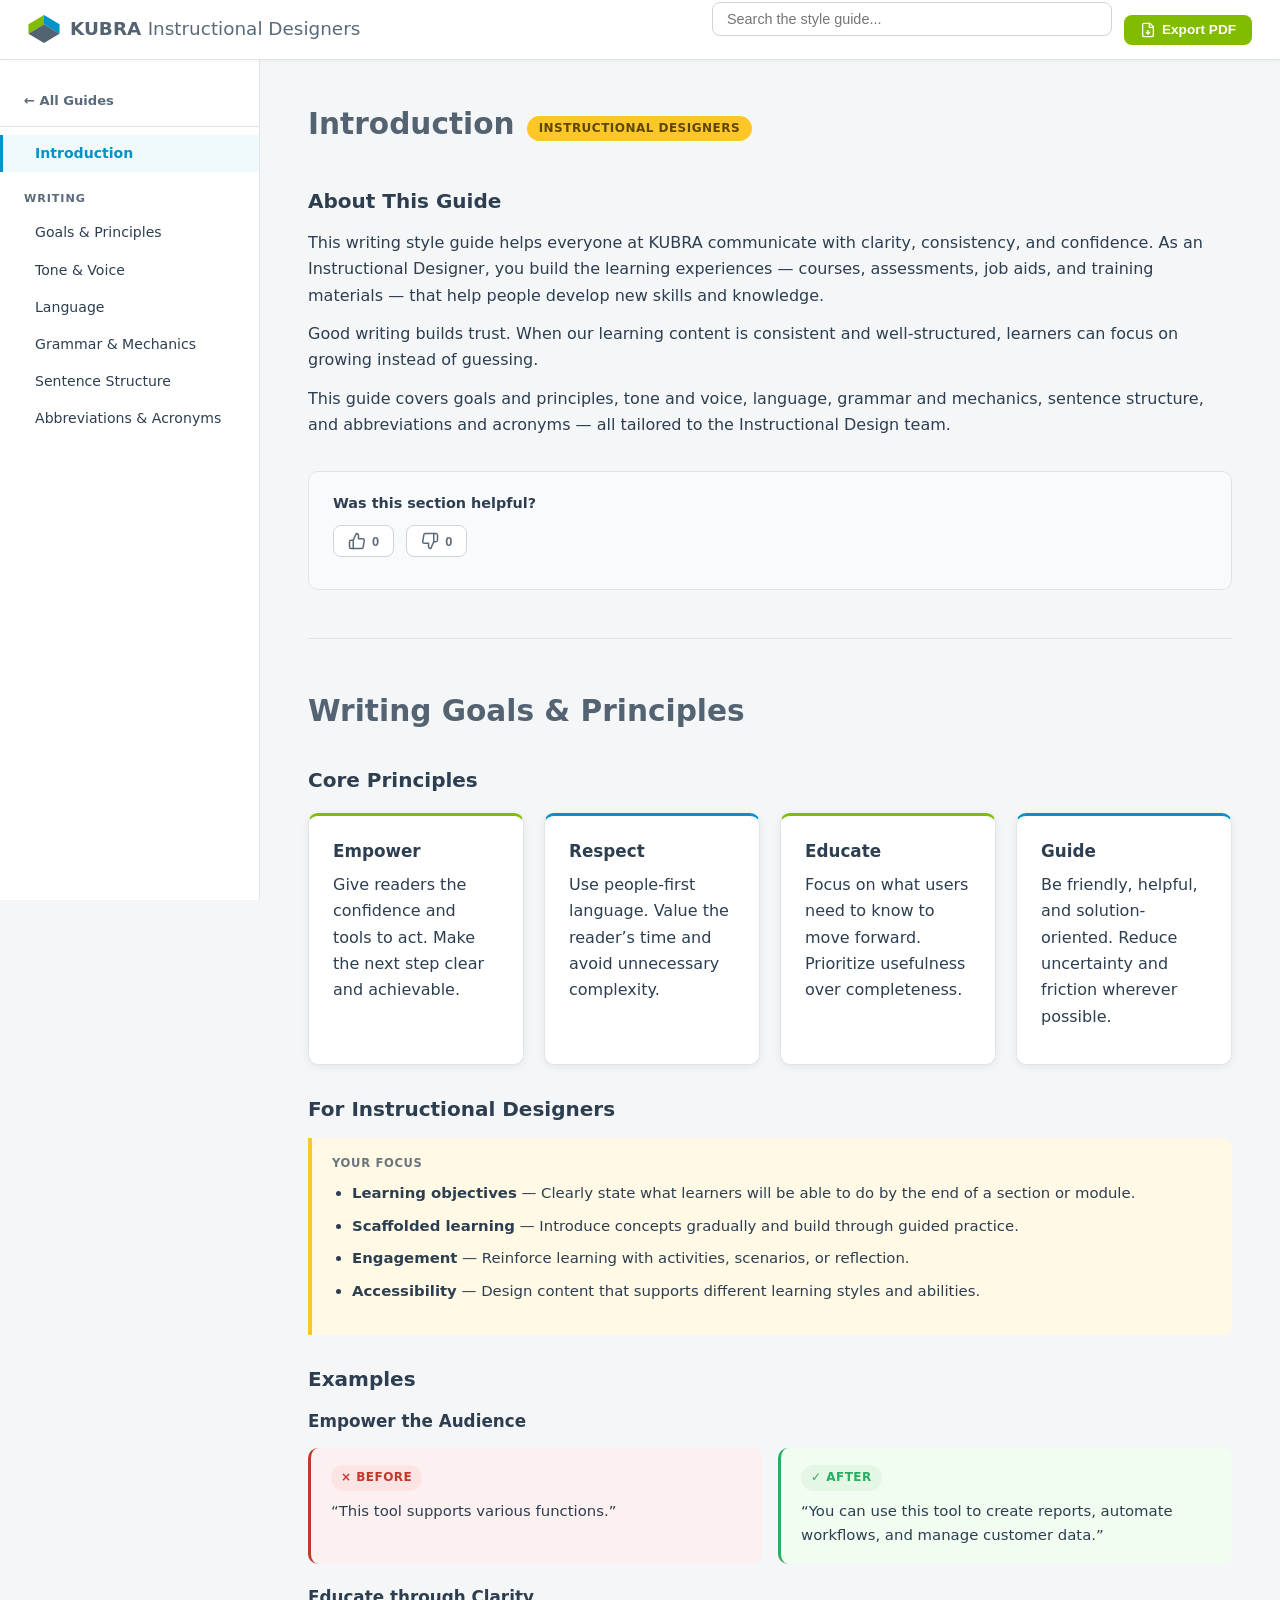
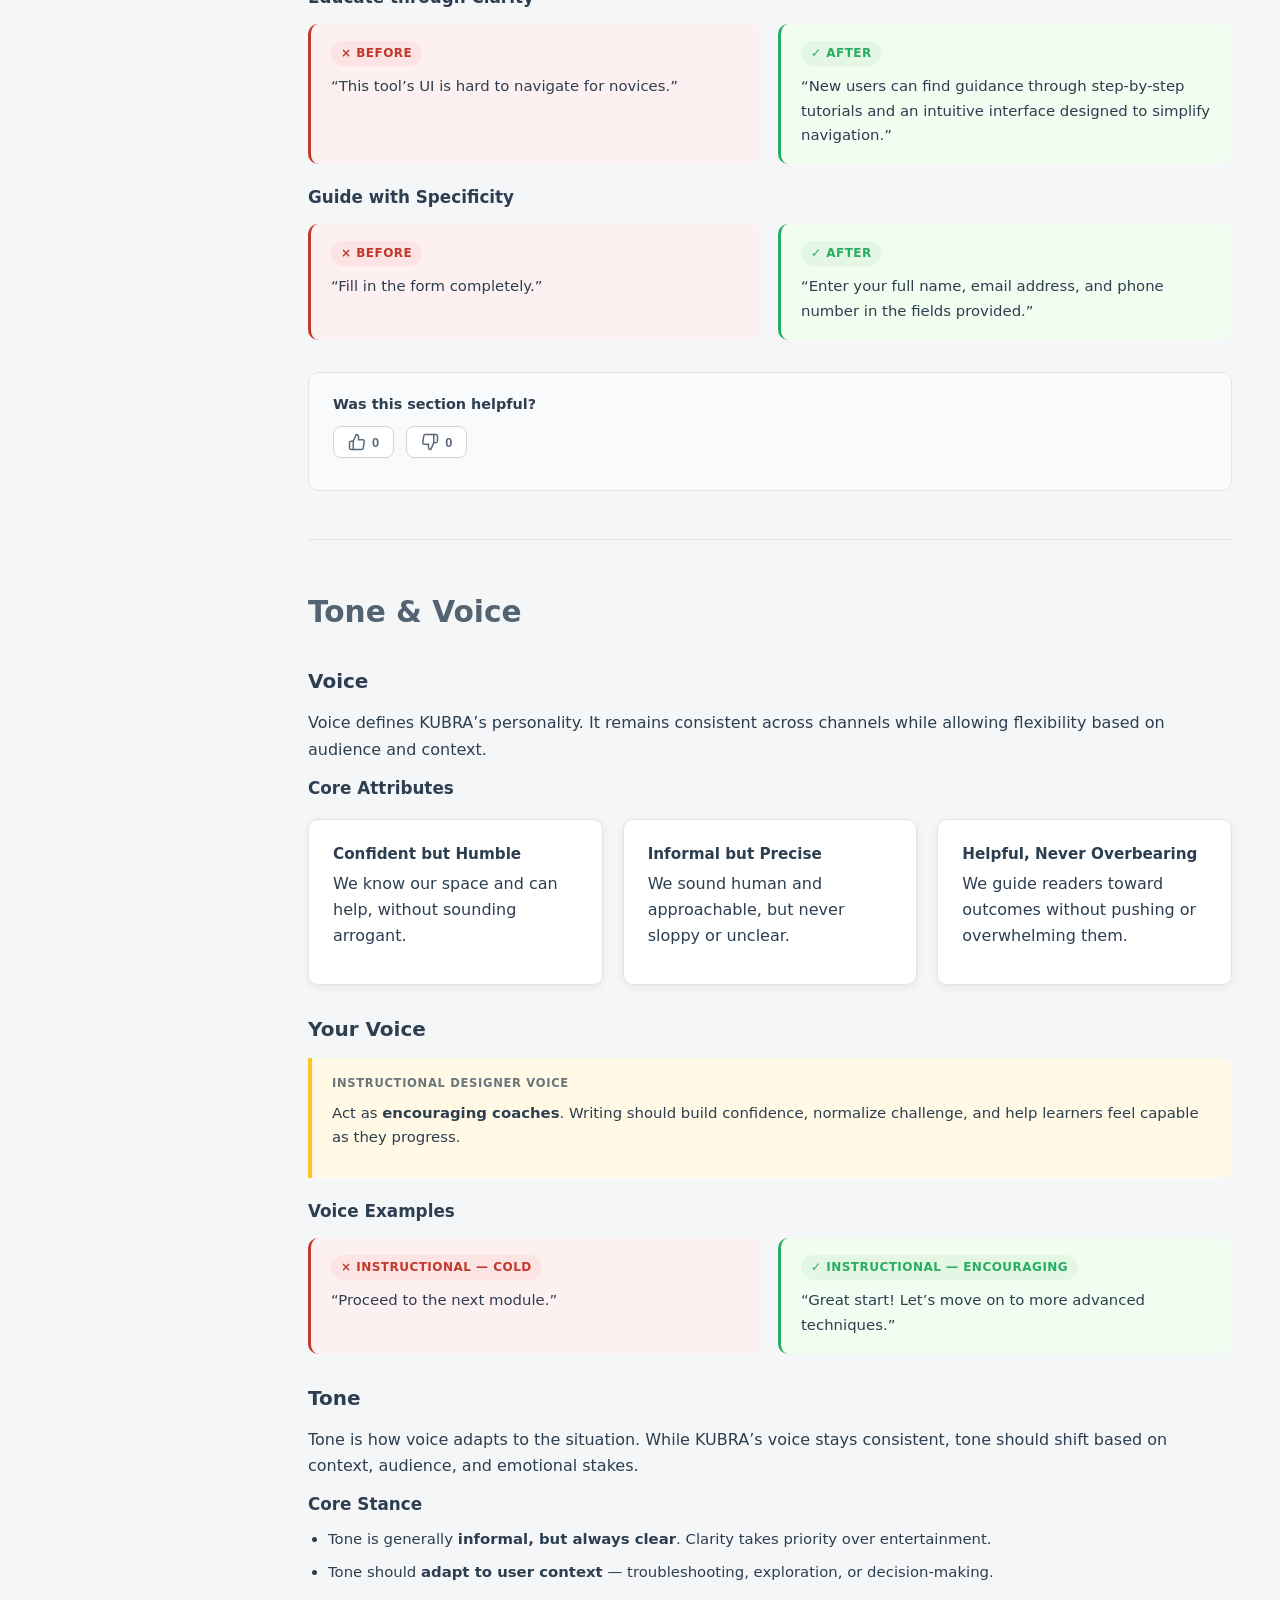
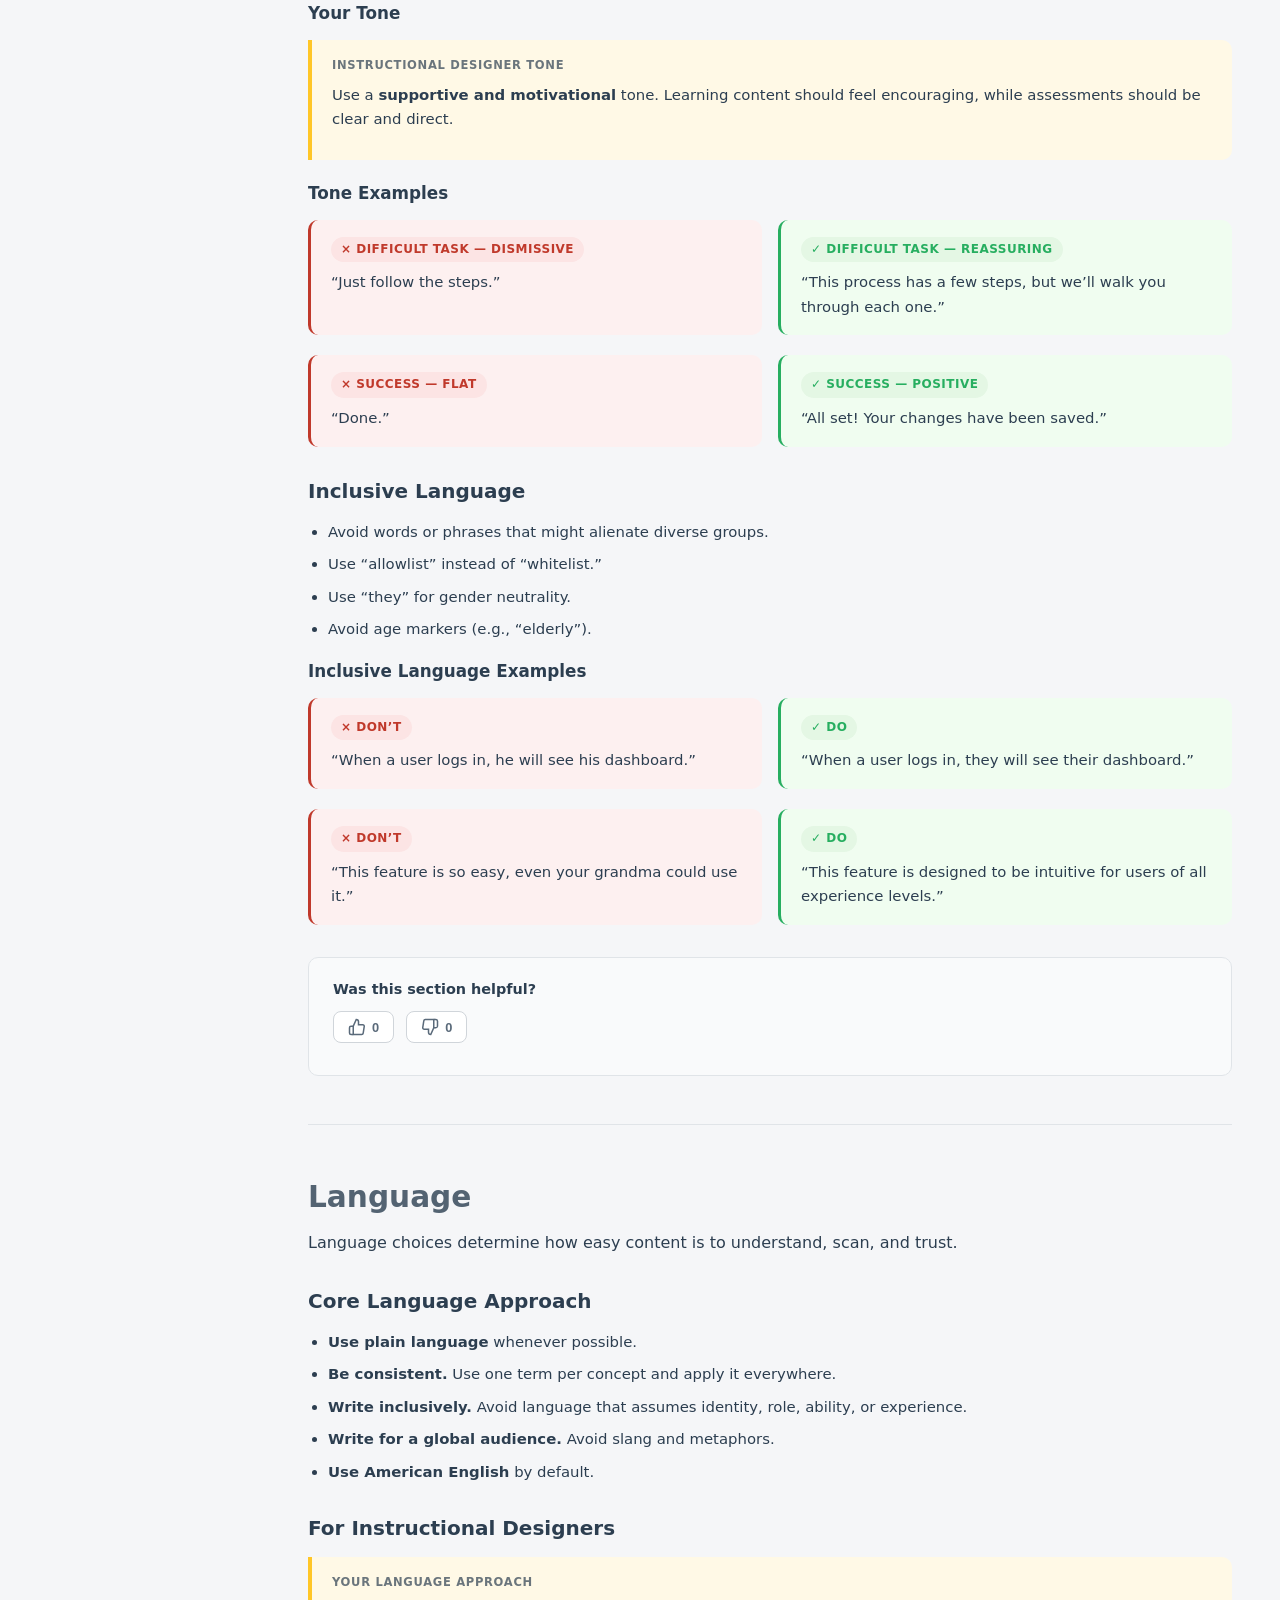
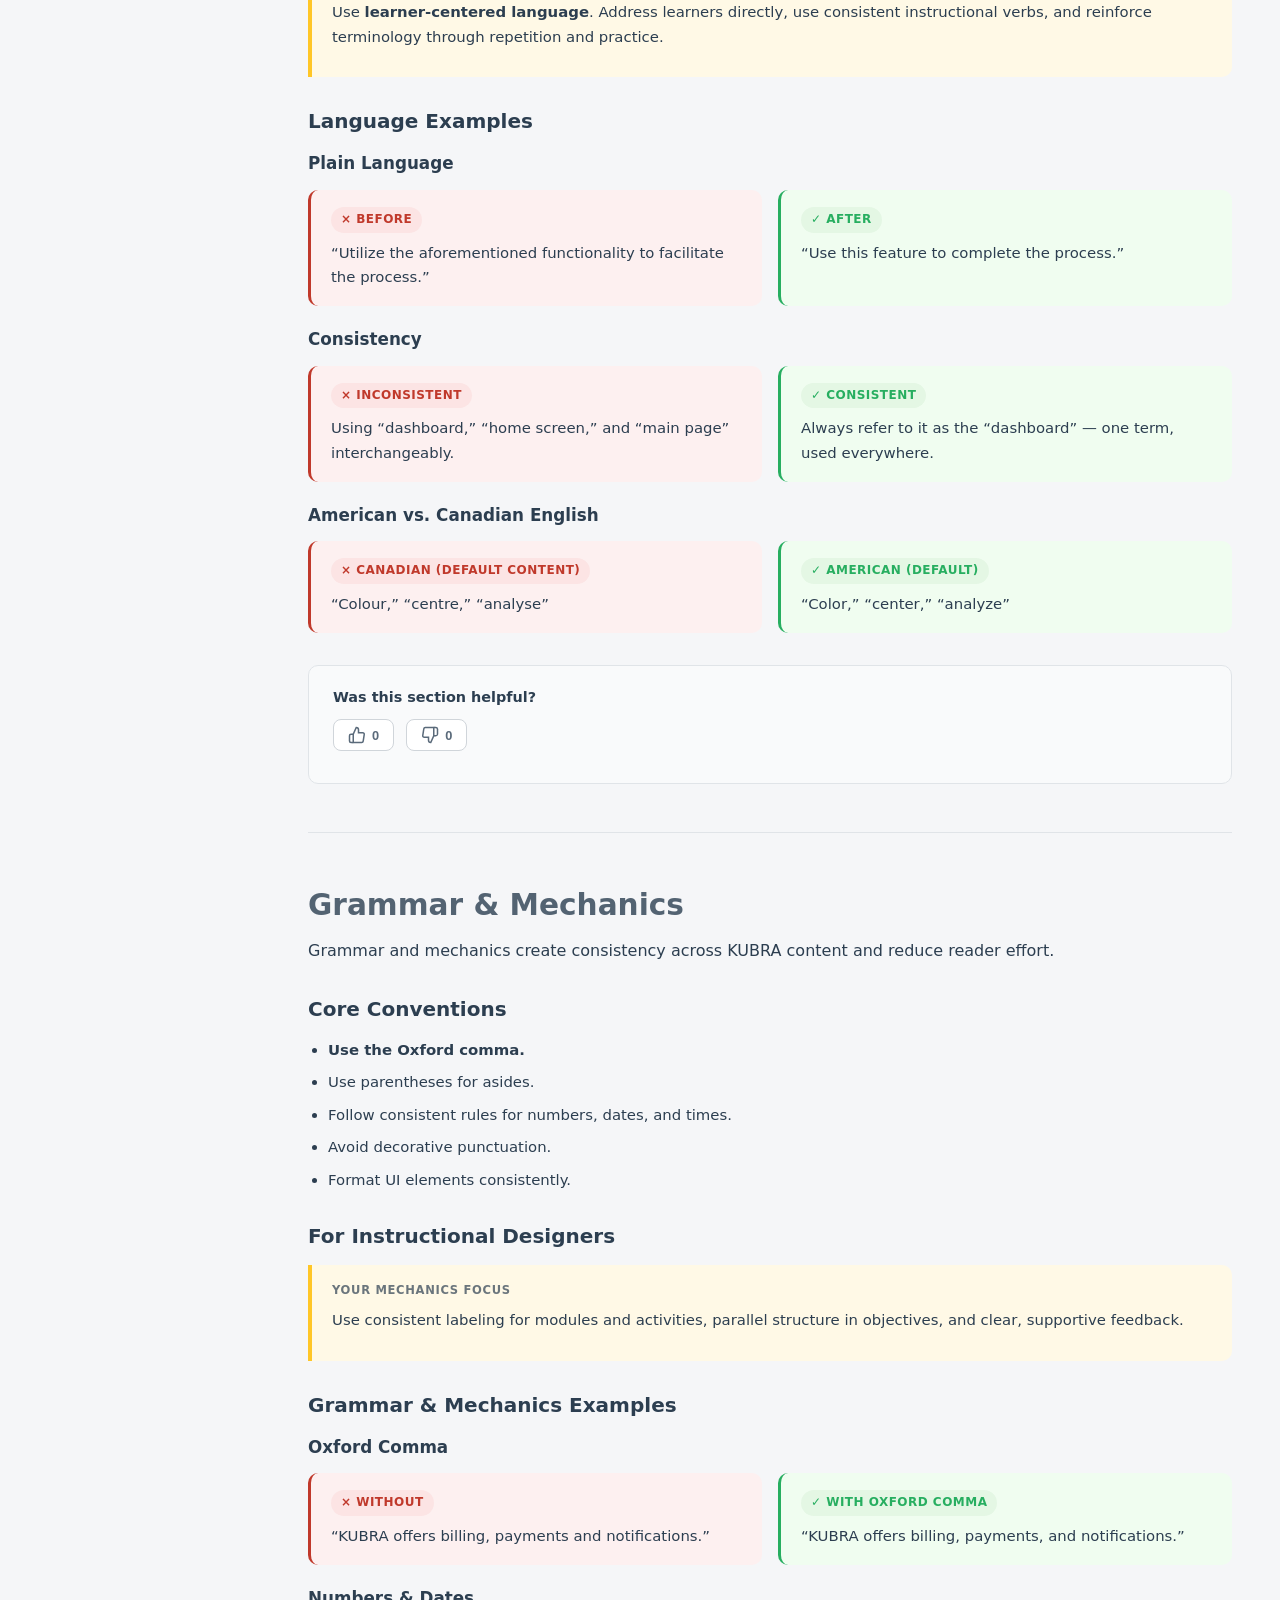
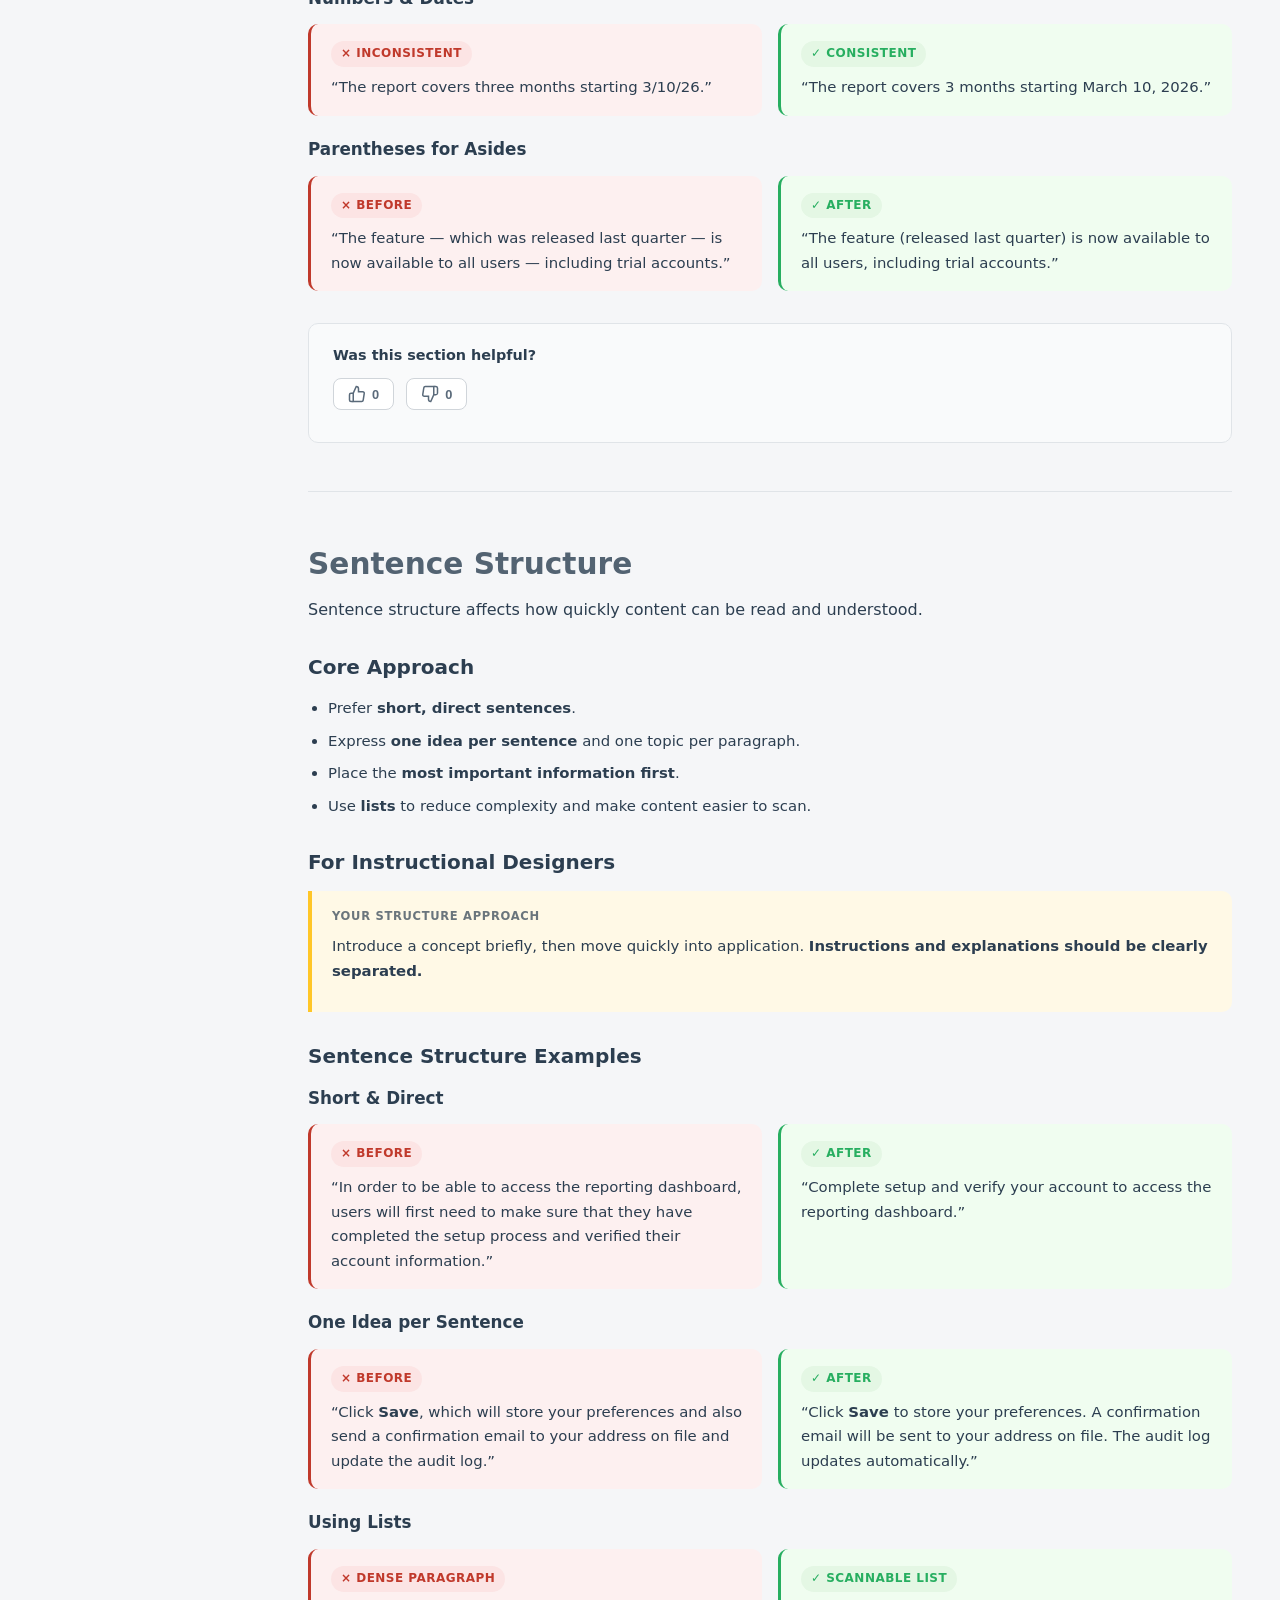
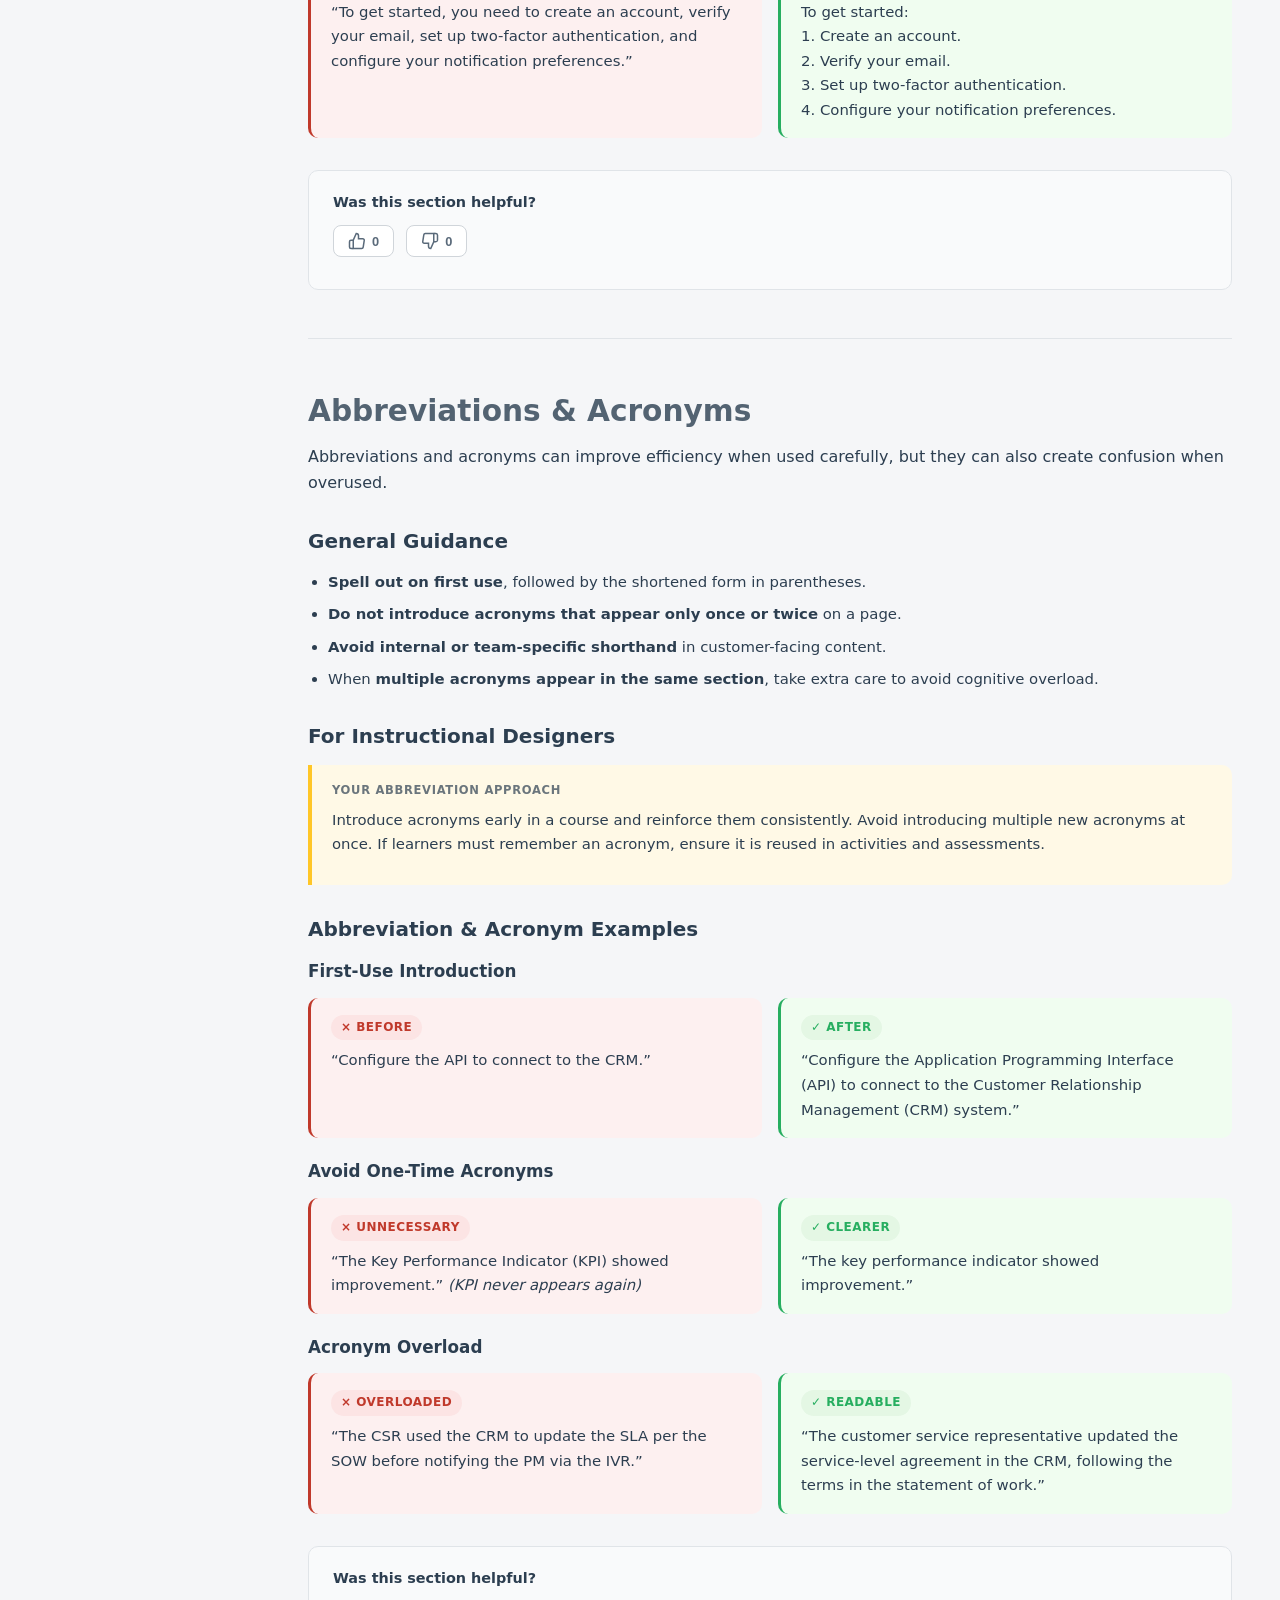
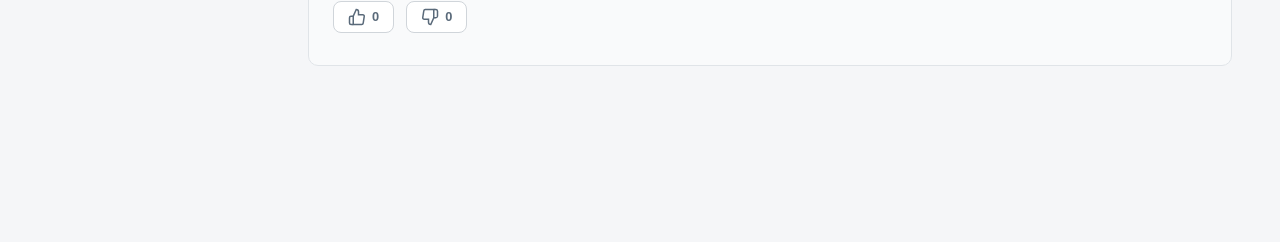
==== id.html @ 1a471dd5 "Add team-specific style guide pages, PDF export, and improved search Break the single-page style gui" ====
<!DOCTYPE html>
<html lang="en">
<head>
    <meta charset="UTF-8" />
    <meta name="viewport" content="width=device-width, initial-scale=1.0" />
    <title>KUBRA Style Guide &mdash; Instructional Designers</title>
    <link rel="stylesheet" href="style.css" />
</head>
<body>
    <div class="print-header">
        <h1>KUBRA Writing Style Guide</h1>
        <p>Instructional Designers</p>
    </div>

    <header class="top-bar">
        <a href="index.html" class="top-bar__logo">
            <svg viewBox="0 0 40 36" width="32" height="28" aria-hidden="true">
                <polygon points="20,0 0,12 0,24 20,12" fill="#82BC00" />
                <polygon points="20,0 40,12 40,24 20,12" fill="#0093C9" />
                <polygon points="20,12 0,24 20,36 40,24" fill="#536372" />
            </svg>
            <span>KUBRA <em>Instructional Designers</em></span>
        </a>
        <div class="top-bar__actions">
            <div class="top-bar__search">
                <input type="text" id="searchInput" placeholder="Search the style guide..." autocomplete="off" />
                <button class="search-clear" id="searchClear" aria-label="Clear search">&times;</button>
                <div class="search-meta" id="searchMeta"></div>
            </div>
            <button class="export-pdf-btn" id="exportPdf" title="Export to PDF">
                <svg width="16" height="16" viewBox="0 0 24 24" fill="none" stroke="currentColor" stroke-width="2"><path d="M6 2h9l5 5v13a2 2 0 0 1-2 2H6a2 2 0 0 1-2-2V4a2 2 0 0 1 2-2z"/><polyline points="14 2 14 8 20 8"/><line x1="12" y1="18" x2="12" y2="12"/><polyline points="9 15 12 18 15 15"/></svg>
                <span>Export PDF</span>
            </button>
        </div>
    </header>

    <nav class="sidebar" id="sidebar">
        <a href="index.html" class="sidebar-back">&larr; All Guides</a>
        <ul>
            <li><a href="#introduction" class="nav-link active" data-section="introduction">Introduction</a></li>
            <li>
                <span class="nav-group-label">Writing</span>
                <ul>
                    <li><a href="#writing-principles" class="nav-link" data-section="writing-principles">Goals &amp; Principles</a></li>
                    <li><a href="#tone-voice" class="nav-link" data-section="tone-voice">Tone &amp; Voice</a></li>
                    <li><a href="#language" class="nav-link" data-section="language">Language</a></li>
                    <li><a href="#grammar" class="nav-link" data-section="grammar">Grammar &amp; Mechanics</a></li>
                    <li><a href="#sentence-structure" class="nav-link" data-section="sentence-structure">Sentence Structure</a></li>
                    <li><a href="#abbreviations" class="nav-link" data-section="abbreviations">Abbreviations &amp; Acronyms</a></li>
                </ul>
            </li>
        </ul>
    </nav>

    <main class="content" id="content">

        <!-- ===== INTRODUCTION ===== -->
        <section id="introduction" class="section">
            <div class="team-page-heading">
                <h1>Introduction</h1>
                <span class="team-badge team-badge--id">Instructional Designers</span>
            </div>
            <h2>About This Guide</h2>
            <p>This writing style guide helps everyone at KUBRA communicate with clarity, consistency, and confidence. As an Instructional Designer, you build the learning experiences &mdash; courses, assessments, job aids, and training materials &mdash; that help people develop new skills and knowledge.</p>
            <p>Good writing builds trust. When our learning content is consistent and well-structured, learners can focus on growing instead of guessing.</p>
            <p>This guide covers goals and principles, tone and voice, language, grammar and mechanics, sentence structure, and abbreviations and acronyms &mdash; all tailored to the Instructional Design team.</p>
            <div class="feedback-widget" data-section="id-introduction">
                <div class="feedback-prompt">Was this section helpful?</div>
                <div class="feedback-buttons">
                    <button class="feedback-btn feedback-btn--like" data-type="like" title="Helpful"><svg width="18" height="18" viewBox="0 0 24 24" fill="none" stroke="currentColor" stroke-width="2"><path d="M14 9V5a3 3 0 0 0-3-3l-4 9v11h11.28a2 2 0 0 0 2-1.7l1.38-9a2 2 0 0 0-2-2.3H14z" /><path d="M7 22H4a2 2 0 0 1-2-2v-7a2 2 0 0 1 2-2h3" /></svg><span class="feedback-count" data-count="like">0</span></button>
                    <button class="feedback-btn feedback-btn--dislike" data-type="dislike" title="Not helpful"><svg width="18" height="18" viewBox="0 0 24 24" fill="none" stroke="currentColor" stroke-width="2"><path d="M10 15v4a3 3 0 0 0 3 3l4-9V2H5.72a2 2 0 0 0-2 1.7l-1.38 9a2 2 0 0 0 2 2.3H10z" /><path d="M17 2h2.67A2.31 2.31 0 0 1 22 4v7a2.31 2.31 0 0 1-2.33 2H17" /></svg><span class="feedback-count" data-count="dislike">0</span></button>
                </div>
                <div class="feedback-comment-area hidden">
                    <textarea class="feedback-textarea" placeholder="Share your feedback on this section..." rows="3"></textarea>
                    <div class="feedback-comment-actions"><button class="feedback-submit">Submit</button><button class="feedback-cancel">Cancel</button></div>
                </div>
                <div class="feedback-comments-list"></div>
            </div>
        </section>

        <!-- ===== WRITING GOALS & PRINCIPLES ===== -->
        <section id="writing-principles" class="section">
            <h1>Writing Goals &amp; Principles</h1>
            <h2>Core Principles</h2>
            <div class="card-row card-row--quad">
                <div class="card card--accent-green"><h3>Empower</h3><p>Give readers the confidence and tools to act. Make the next step clear and achievable.</p></div>
                <div class="card card--accent-blue"><h3>Respect</h3><p>Use people-first language. Value the reader&rsquo;s time and avoid unnecessary complexity.</p></div>
                <div class="card card--accent-green"><h3>Educate</h3><p>Focus on what users need to know to move forward. Prioritize usefulness over completeness.</p></div>
                <div class="card card--accent-blue"><h3>Guide</h3><p>Be friendly, helpful, and solution-oriented. Reduce uncertainty and friction wherever possible.</p></div>
            </div>

            <h2>For Instructional Designers</h2>
            <div class="role-guidance role-guidance--id">
                <div class="role-guidance__label">Your Focus</div>
                <ul class="styled-list">
                    <li><strong>Learning objectives</strong> &mdash; Clearly state what learners will be able to do by the end of a section or module.</li>
                    <li><strong>Scaffolded learning</strong> &mdash; Introduce concepts gradually and build through guided practice.</li>
                    <li><strong>Engagement</strong> &mdash; Reinforce learning with activities, scenarios, or reflection.</li>
                    <li><strong>Accessibility</strong> &mdash; Design content that supports different learning styles and abilities.</li>
                </ul>
            </div>

            <h2>Examples</h2>
            <h3>Empower the Audience</h3>
            <div class="example-block"><div class="example example--dont"><span class="badge badge--dont">&times; Before</span><p>&ldquo;This tool supports various functions.&rdquo;</p></div><div class="example example--do"><span class="badge badge--do">&check; After</span><p>&ldquo;You can use this tool to create reports, automate workflows, and manage customer data.&rdquo;</p></div></div>
            <h3>Educate through Clarity</h3>
            <div class="example-block"><div class="example example--dont"><span class="badge badge--dont">&times; Before</span><p>&ldquo;This tool&rsquo;s UI is hard to navigate for novices.&rdquo;</p></div><div class="example example--do"><span class="badge badge--do">&check; After</span><p>&ldquo;New users can find guidance through step-by-step tutorials and an intuitive interface designed to simplify navigation.&rdquo;</p></div></div>
            <h3>Guide with Specificity</h3>
            <div class="example-block"><div class="example example--dont"><span class="badge badge--dont">&times; Before</span><p>&ldquo;Fill in the form completely.&rdquo;</p></div><div class="example example--do"><span class="badge badge--do">&check; After</span><p>&ldquo;Enter your full name, email address, and phone number in the fields provided.&rdquo;</p></div></div>

            <div class="feedback-widget" data-section="id-writing-principles">
                <div class="feedback-prompt">Was this section helpful?</div>
                <div class="feedback-buttons">
                    <button class="feedback-btn feedback-btn--like" data-type="like" title="Helpful"><svg width="18" height="18" viewBox="0 0 24 24" fill="none" stroke="currentColor" stroke-width="2"><path d="M14 9V5a3 3 0 0 0-3-3l-4 9v11h11.28a2 2 0 0 0 2-1.7l1.38-9a2 2 0 0 0-2-2.3H14z" /><path d="M7 22H4a2 2 0 0 1-2-2v-7a2 2 0 0 1 2-2h3" /></svg><span class="feedback-count" data-count="like">0</span></button>
                    <button class="feedback-btn feedback-btn--dislike" data-type="dislike" title="Not helpful"><svg width="18" height="18" viewBox="0 0 24 24" fill="none" stroke="currentColor" stroke-width="2"><path d="M10 15v4a3 3 0 0 0 3 3l4-9V2H5.72a2 2 0 0 0-2 1.7l-1.38 9a2 2 0 0 0 2 2.3H10z" /><path d="M17 2h2.67A2.31 2.31 0 0 1 22 4v7a2.31 2.31 0 0 1-2.33 2H17" /></svg><span class="feedback-count" data-count="dislike">0</span></button>
                </div>
                <div class="feedback-comment-area hidden">
                    <textarea class="feedback-textarea" placeholder="Share your feedback on this section..." rows="3"></textarea>
                    <div class="feedback-comment-actions"><button class="feedback-submit">Submit</button><button class="feedback-cancel">Cancel</button></div>
                </div>
                <div class="feedback-comments-list"></div>
            </div>
        </section>

        <!-- ===== TONE & VOICE ===== -->
        <section id="tone-voice" class="section">
            <h1>Tone &amp; Voice</h1>

            <h2>Voice</h2>
            <p>Voice defines KUBRA&rsquo;s personality. It remains consistent across channels while allowing flexibility based on audience and context.</p>
            <h3>Core Attributes</h3>
            <div class="card-row card-row--triple">
                <div class="card"><h4>Confident but Humble</h4><p>We know our space and can help, without sounding arrogant.</p></div>
                <div class="card"><h4>Informal but Precise</h4><p>We sound human and approachable, but never sloppy or unclear.</p></div>
                <div class="card"><h4>Helpful, Never Overbearing</h4><p>We guide readers toward outcomes without pushing or overwhelming them.</p></div>
            </div>

            <h2>Your Voice</h2>
            <div class="role-guidance role-guidance--id">
                <div class="role-guidance__label">Instructional Designer Voice</div>
                <p>Act as <strong>encouraging coaches</strong>. Writing should build confidence, normalize challenge, and help learners feel capable as they progress.</p>
            </div>

            <h3>Voice Examples</h3>
            <div class="example-block"><div class="example example--dont"><span class="badge badge--dont">&times; Instructional &mdash; Cold</span><p>&ldquo;Proceed to the next module.&rdquo;</p></div><div class="example example--do"><span class="badge badge--do">&check; Instructional &mdash; Encouraging</span><p>&ldquo;Great start! Let&rsquo;s move on to more advanced techniques.&rdquo;</p></div></div>

            <h2>Tone</h2>
            <p>Tone is how voice adapts to the situation. While KUBRA&rsquo;s voice stays consistent, tone should shift based on context, audience, and emotional stakes.</p>
            <h3>Core Stance</h3>
            <ul class="styled-list">
                <li>Tone is generally <strong>informal, but always clear</strong>. Clarity takes priority over entertainment.</li>
                <li>Tone should <strong>adapt to user context</strong> &mdash; troubleshooting, exploration, or decision-making.</li>
            </ul>

            <h3>Your Tone</h3>
            <div class="role-guidance role-guidance--id">
                <div class="role-guidance__label">Instructional Designer Tone</div>
                <p>Use a <strong>supportive and motivational</strong> tone. Learning content should feel encouraging, while assessments should be clear and direct.</p>
            </div>

            <h3>Tone Examples</h3>
            <div class="example-block"><div class="example example--dont"><span class="badge badge--dont">&times; Difficult Task &mdash; Dismissive</span><p>&ldquo;Just follow the steps.&rdquo;</p></div><div class="example example--do"><span class="badge badge--do">&check; Difficult Task &mdash; Reassuring</span><p>&ldquo;This process has a few steps, but we&rsquo;ll walk you through each one.&rdquo;</p></div></div>
            <div class="example-block"><div class="example example--dont"><span class="badge badge--dont">&times; Success &mdash; Flat</span><p>&ldquo;Done.&rdquo;</p></div><div class="example example--do"><span class="badge badge--do">&check; Success &mdash; Positive</span><p>&ldquo;All set! Your changes have been saved.&rdquo;</p></div></div>

            <h2>Inclusive Language</h2>
            <ul class="styled-list">
                <li>Avoid words or phrases that might alienate diverse groups.</li>
                <li>Use &ldquo;allowlist&rdquo; instead of &ldquo;whitelist.&rdquo;</li>
                <li>Use &ldquo;they&rdquo; for gender neutrality.</li>
                <li>Avoid age markers (e.g., &ldquo;elderly&rdquo;).</li>
            </ul>
            <h3>Inclusive Language Examples</h3>
            <div class="example-block"><div class="example example--dont"><span class="badge badge--dont">&times; Don&rsquo;t</span><p>&ldquo;When a user logs in, he will see his dashboard.&rdquo;</p></div><div class="example example--do"><span class="badge badge--do">&check; Do</span><p>&ldquo;When a user logs in, they will see their dashboard.&rdquo;</p></div></div>
            <div class="example-block"><div class="example example--dont"><span class="badge badge--dont">&times; Don&rsquo;t</span><p>&ldquo;This feature is so easy, even your grandma could use it.&rdquo;</p></div><div class="example example--do"><span class="badge badge--do">&check; Do</span><p>&ldquo;This feature is designed to be intuitive for users of all experience levels.&rdquo;</p></div></div>

            <div class="feedback-widget" data-section="id-tone-voice">
                <div class="feedback-prompt">Was this section helpful?</div>
                <div class="feedback-buttons">
                    <button class="feedback-btn feedback-btn--like" data-type="like" title="Helpful"><svg width="18" height="18" viewBox="0 0 24 24" fill="none" stroke="currentColor" stroke-width="2"><path d="M14 9V5a3 3 0 0 0-3-3l-4 9v11h11.28a2 2 0 0 0 2-1.7l1.38-9a2 2 0 0 0-2-2.3H14z" /><path d="M7 22H4a2 2 0 0 1-2-2v-7a2 2 0 0 1 2-2h3" /></svg><span class="feedback-count" data-count="like">0</span></button>
                    <button class="feedback-btn feedback-btn--dislike" data-type="dislike" title="Not helpful"><svg width="18" height="18" viewBox="0 0 24 24" fill="none" stroke="currentColor" stroke-width="2"><path d="M10 15v4a3 3 0 0 0 3 3l4-9V2H5.72a2 2 0 0 0-2 1.7l-1.38 9a2 2 0 0 0 2 2.3H10z" /><path d="M17 2h2.67A2.31 2.31 0 0 1 22 4v7a2.31 2.31 0 0 1-2.33 2H17" /></svg><span class="feedback-count" data-count="dislike">0</span></button>
                </div>
                <div class="feedback-comment-area hidden">
                    <textarea class="feedback-textarea" placeholder="Share your feedback on this section..." rows="3"></textarea>
                    <div class="feedback-comment-actions"><button class="feedback-submit">Submit</button><button class="feedback-cancel">Cancel</button></div>
                </div>
                <div class="feedback-comments-list"></div>
            </div>
        </section>

        <!-- ===== LANGUAGE ===== -->
        <section id="language" class="section">
            <h1>Language</h1>
            <p>Language choices determine how easy content is to understand, scan, and trust.</p>

            <h2>Core Language Approach</h2>
            <ul class="styled-list">
                <li><strong>Use plain language</strong> whenever possible.</li>
                <li><strong>Be consistent.</strong> Use one term per concept and apply it everywhere.</li>
                <li><strong>Write inclusively.</strong> Avoid language that assumes identity, role, ability, or experience.</li>
                <li><strong>Write for a global audience.</strong> Avoid slang and metaphors.</li>
                <li><strong>Use American English</strong> by default.</li>
            </ul>

            <h2>For Instructional Designers</h2>
            <div class="role-guidance role-guidance--id">
                <div class="role-guidance__label">Your Language Approach</div>
                <p>Use <strong>learner-centered language</strong>. Address learners directly, use consistent instructional verbs, and reinforce terminology through repetition and practice.</p>
            </div>

            <h2>Language Examples</h2>
            <h3>Plain Language</h3>
            <div class="example-block"><div class="example example--dont"><span class="badge badge--dont">&times; Before</span><p>&ldquo;Utilize the aforementioned functionality to facilitate the process.&rdquo;</p></div><div class="example example--do"><span class="badge badge--do">&check; After</span><p>&ldquo;Use this feature to complete the process.&rdquo;</p></div></div>
            <h3>Consistency</h3>
            <div class="example-block"><div class="example example--dont"><span class="badge badge--dont">&times; Inconsistent</span><p>Using &ldquo;dashboard,&rdquo; &ldquo;home screen,&rdquo; and &ldquo;main page&rdquo; interchangeably.</p></div><div class="example example--do"><span class="badge badge--do">&check; Consistent</span><p>Always refer to it as the &ldquo;dashboard&rdquo; &mdash; one term, used everywhere.</p></div></div>
            <h3>American vs. Canadian English</h3>
            <div class="example-block"><div class="example example--dont"><span class="badge badge--dont">&times; Canadian (default content)</span><p>&ldquo;Colour,&rdquo; &ldquo;centre,&rdquo; &ldquo;analyse&rdquo;</p></div><div class="example example--do"><span class="badge badge--do">&check; American (default)</span><p>&ldquo;Color,&rdquo; &ldquo;center,&rdquo; &ldquo;analyze&rdquo;</p></div></div>

            <div class="feedback-widget" data-section="id-language">
                <div class="feedback-prompt">Was this section helpful?</div>
                <div class="feedback-buttons">
                    <button class="feedback-btn feedback-btn--like" data-type="like" title="Helpful"><svg width="18" height="18" viewBox="0 0 24 24" fill="none" stroke="currentColor" stroke-width="2"><path d="M14 9V5a3 3 0 0 0-3-3l-4 9v11h11.28a2 2 0 0 0 2-1.7l1.38-9a2 2 0 0 0-2-2.3H14z" /><path d="M7 22H4a2 2 0 0 1-2-2v-7a2 2 0 0 1 2-2h3" /></svg><span class="feedback-count" data-count="like">0</span></button>
                    <button class="feedback-btn feedback-btn--dislike" data-type="dislike" title="Not helpful"><svg width="18" height="18" viewBox="0 0 24 24" fill="none" stroke="currentColor" stroke-width="2"><path d="M10 15v4a3 3 0 0 0 3 3l4-9V2H5.72a2 2 0 0 0-2 1.7l-1.38 9a2 2 0 0 0 2 2.3H10z" /><path d="M17 2h2.67A2.31 2.31 0 0 1 22 4v7a2.31 2.31 0 0 1-2.33 2H17" /></svg><span class="feedback-count" data-count="dislike">0</span></button>
                </div>
                <div class="feedback-comment-area hidden">
                    <textarea class="feedback-textarea" placeholder="Share your feedback on this section..." rows="3"></textarea>
                    <div class="feedback-comment-actions"><button class="feedback-submit">Submit</button><button class="feedback-cancel">Cancel</button></div>
                </div>
                <div class="feedback-comments-list"></div>
            </div>
        </section>

        <!-- ===== GRAMMAR & MECHANICS ===== -->
        <section id="grammar" class="section">
            <h1>Grammar &amp; Mechanics</h1>
            <p>Grammar and mechanics create consistency across KUBRA content and reduce reader effort.</p>

            <h2>Core Conventions</h2>
            <ul class="styled-list">
                <li><strong>Use the Oxford comma.</strong></li>
                <li>Use parentheses for asides.</li>
                <li>Follow consistent rules for numbers, dates, and times.</li>
                <li>Avoid decorative punctuation.</li>
                <li>Format UI elements consistently.</li>
            </ul>

            <h2>For Instructional Designers</h2>
            <div class="role-guidance role-guidance--id">
                <div class="role-guidance__label">Your Mechanics Focus</div>
                <p>Use consistent labeling for modules and activities, parallel structure in objectives, and clear, supportive feedback.</p>
            </div>

            <h2>Grammar &amp; Mechanics Examples</h2>
            <h3>Oxford Comma</h3>
            <div class="example-block"><div class="example example--dont"><span class="badge badge--dont">&times; Without</span><p>&ldquo;KUBRA offers billing, payments and notifications.&rdquo;</p></div><div class="example example--do"><span class="badge badge--do">&check; With Oxford Comma</span><p>&ldquo;KUBRA offers billing, payments, and notifications.&rdquo;</p></div></div>
            <h3>Numbers &amp; Dates</h3>
            <div class="example-block"><div class="example example--dont"><span class="badge badge--dont">&times; Inconsistent</span><p>&ldquo;The report covers three months starting 3/10/26.&rdquo;</p></div><div class="example example--do"><span class="badge badge--do">&check; Consistent</span><p>&ldquo;The report covers 3 months starting March 10, 2026.&rdquo;</p></div></div>
            <h3>Parentheses for Asides</h3>
            <div class="example-block"><div class="example example--dont"><span class="badge badge--dont">&times; Before</span><p>&ldquo;The feature &mdash; which was released last quarter &mdash; is now available to all users &mdash; including trial accounts.&rdquo;</p></div><div class="example example--do"><span class="badge badge--do">&check; After</span><p>&ldquo;The feature (released last quarter) is now available to all users, including trial accounts.&rdquo;</p></div></div>

            <div class="feedback-widget" data-section="id-grammar">
                <div class="feedback-prompt">Was this section helpful?</div>
                <div class="feedback-buttons">
                    <button class="feedback-btn feedback-btn--like" data-type="like" title="Helpful"><svg width="18" height="18" viewBox="0 0 24 24" fill="none" stroke="currentColor" stroke-width="2"><path d="M14 9V5a3 3 0 0 0-3-3l-4 9v11h11.28a2 2 0 0 0 2-1.7l1.38-9a2 2 0 0 0-2-2.3H14z" /><path d="M7 22H4a2 2 0 0 1-2-2v-7a2 2 0 0 1 2-2h3" /></svg><span class="feedback-count" data-count="like">0</span></button>
                    <button class="feedback-btn feedback-btn--dislike" data-type="dislike" title="Not helpful"><svg width="18" height="18" viewBox="0 0 24 24" fill="none" stroke="currentColor" stroke-width="2"><path d="M10 15v4a3 3 0 0 0 3 3l4-9V2H5.72a2 2 0 0 0-2 1.7l-1.38 9a2 2 0 0 0 2 2.3H10z" /><path d="M17 2h2.67A2.31 2.31 0 0 1 22 4v7a2.31 2.31 0 0 1-2.33 2H17" /></svg><span class="feedback-count" data-count="dislike">0</span></button>
                </div>
                <div class="feedback-comment-area hidden">
                    <textarea class="feedback-textarea" placeholder="Share your feedback on this section..." rows="3"></textarea>
                    <div class="feedback-comment-actions"><button class="feedback-submit">Submit</button><button class="feedback-cancel">Cancel</button></div>
                </div>
                <div class="feedback-comments-list"></div>
            </div>
        </section>

        <!-- ===== SENTENCE STRUCTURE ===== -->
        <section id="sentence-structure" class="section">
            <h1>Sentence Structure</h1>
            <p>Sentence structure affects how quickly content can be read and understood.</p>

            <h2>Core Approach</h2>
            <ul class="styled-list">
                <li>Prefer <strong>short, direct sentences</strong>.</li>
                <li>Express <strong>one idea per sentence</strong> and one topic per paragraph.</li>
                <li>Place the <strong>most important information first</strong>.</li>
                <li>Use <strong>lists</strong> to reduce complexity and make content easier to scan.</li>
            </ul>

            <h2>For Instructional Designers</h2>
            <div class="role-guidance role-guidance--id">
                <div class="role-guidance__label">Your Structure Approach</div>
                <p>Introduce a concept briefly, then move quickly into application. <strong>Instructions and explanations should be clearly separated.</strong></p>
            </div>

            <h2>Sentence Structure Examples</h2>
            <h3>Short &amp; Direct</h3>
            <div class="example-block"><div class="example example--dont"><span class="badge badge--dont">&times; Before</span><p>&ldquo;In order to be able to access the reporting dashboard, users will first need to make sure that they have completed the setup process and verified their account information.&rdquo;</p></div><div class="example example--do"><span class="badge badge--do">&check; After</span><p>&ldquo;Complete setup and verify your account to access the reporting dashboard.&rdquo;</p></div></div>
            <h3>One Idea per Sentence</h3>
            <div class="example-block"><div class="example example--dont"><span class="badge badge--dont">&times; Before</span><p>&ldquo;Click <strong>Save</strong>, which will store your preferences and also send a confirmation email to your address on file and update the audit log.&rdquo;</p></div><div class="example example--do"><span class="badge badge--do">&check; After</span><p>&ldquo;Click <strong>Save</strong> to store your preferences. A confirmation email will be sent to your address on file. The audit log updates automatically.&rdquo;</p></div></div>
            <h3>Using Lists</h3>
            <div class="example-block"><div class="example example--dont"><span class="badge badge--dont">&times; Dense Paragraph</span><p>&ldquo;To get started, you need to create an account, verify your email, set up two-factor authentication, and configure your notification preferences.&rdquo;</p></div><div class="example example--do"><span class="badge badge--do">&check; Scannable List</span><p>To get started:<br>1. Create an account.<br>2. Verify your email.<br>3. Set up two-factor authentication.<br>4. Configure your notification preferences.</p></div></div>

            <div class="feedback-widget" data-section="id-sentence-structure">
                <div class="feedback-prompt">Was this section helpful?</div>
                <div class="feedback-buttons">
                    <button class="feedback-btn feedback-btn--like" data-type="like" title="Helpful"><svg width="18" height="18" viewBox="0 0 24 24" fill="none" stroke="currentColor" stroke-width="2"><path d="M14 9V5a3 3 0 0 0-3-3l-4 9v11h11.28a2 2 0 0 0 2-1.7l1.38-9a2 2 0 0 0-2-2.3H14z" /><path d="M7 22H4a2 2 0 0 1-2-2v-7a2 2 0 0 1 2-2h3" /></svg><span class="feedback-count" data-count="like">0</span></button>
                    <button class="feedback-btn feedback-btn--dislike" data-type="dislike" title="Not helpful"><svg width="18" height="18" viewBox="0 0 24 24" fill="none" stroke="currentColor" stroke-width="2"><path d="M10 15v4a3 3 0 0 0 3 3l4-9V2H5.72a2 2 0 0 0-2 1.7l-1.38 9a2 2 0 0 0 2 2.3H10z" /><path d="M17 2h2.67A2.31 2.31 0 0 1 22 4v7a2.31 2.31 0 0 1-2.33 2H17" /></svg><span class="feedback-count" data-count="dislike">0</span></button>
                </div>
                <div class="feedback-comment-area hidden">
                    <textarea class="feedback-textarea" placeholder="Share your feedback on this section..." rows="3"></textarea>
                    <div class="feedback-comment-actions"><button class="feedback-submit">Submit</button><button class="feedback-cancel">Cancel</button></div>
                </div>
                <div class="feedback-comments-list"></div>
            </div>
        </section>

        <!-- ===== ABBREVIATIONS & ACRONYMS ===== -->
        <section id="abbreviations" class="section">
            <h1>Abbreviations &amp; Acronyms</h1>
            <p>Abbreviations and acronyms can improve efficiency when used carefully, but they can also create confusion when overused.</p>

            <h2>General Guidance</h2>
            <ul class="styled-list">
                <li><strong>Spell out on first use</strong>, followed by the shortened form in parentheses.</li>
                <li><strong>Do not introduce acronyms that appear only once or twice</strong> on a page.</li>
                <li><strong>Avoid internal or team-specific shorthand</strong> in customer-facing content.</li>
                <li>When <strong>multiple acronyms appear in the same section</strong>, take extra care to avoid cognitive overload.</li>
            </ul>

            <h2>For Instructional Designers</h2>
            <div class="role-guidance role-guidance--id">
                <div class="role-guidance__label">Your Abbreviation Approach</div>
                <p>Introduce acronyms early in a course and reinforce them consistently. Avoid introducing multiple new acronyms at once. If learners must remember an acronym, ensure it is reused in activities and assessments.</p>
            </div>

            <h2>Abbreviation &amp; Acronym Examples</h2>
            <h3>First-Use Introduction</h3>
            <div class="example-block"><div class="example example--dont"><span class="badge badge--dont">&times; Before</span><p>&ldquo;Configure the API to connect to the CRM.&rdquo;</p></div><div class="example example--do"><span class="badge badge--do">&check; After</span><p>&ldquo;Configure the Application Programming Interface (API) to connect to the Customer Relationship Management (CRM) system.&rdquo;</p></div></div>
            <h3>Avoid One-Time Acronyms</h3>
            <div class="example-block"><div class="example example--dont"><span class="badge badge--dont">&times; Unnecessary</span><p>&ldquo;The Key Performance Indicator (KPI) showed improvement.&rdquo; <em>(KPI never appears again)</em></p></div><div class="example example--do"><span class="badge badge--do">&check; Clearer</span><p>&ldquo;The key performance indicator showed improvement.&rdquo;</p></div></div>
            <h3>Acronym Overload</h3>
            <div class="example-block"><div class="example example--dont"><span class="badge badge--dont">&times; Overloaded</span><p>&ldquo;The CSR used the CRM to update the SLA per the SOW before notifying the PM via the IVR.&rdquo;</p></div><div class="example example--do"><span class="badge badge--do">&check; Readable</span><p>&ldquo;The customer service representative updated the service-level agreement in the CRM, following the terms in the statement of work.&rdquo;</p></div></div>

            <div class="feedback-widget" data-section="id-abbreviations">
                <div class="feedback-prompt">Was this section helpful?</div>
                <div class="feedback-buttons">
                    <button class="feedback-btn feedback-btn--like" data-type="like" title="Helpful"><svg width="18" height="18" viewBox="0 0 24 24" fill="none" stroke="currentColor" stroke-width="2"><path d="M14 9V5a3 3 0 0 0-3-3l-4 9v11h11.28a2 2 0 0 0 2-1.7l1.38-9a2 2 0 0 0-2-2.3H14z" /><path d="M7 22H4a2 2 0 0 1-2-2v-7a2 2 0 0 1 2-2h3" /></svg><span class="feedback-count" data-count="like">0</span></button>
                    <button class="feedback-btn feedback-btn--dislike" data-type="dislike" title="Not helpful"><svg width="18" height="18" viewBox="0 0 24 24" fill="none" stroke="currentColor" stroke-width="2"><path d="M10 15v4a3 3 0 0 0 3 3l4-9V2H5.72a2 2 0 0 0-2 1.7l-1.38 9a2 2 0 0 0 2 2.3H10z" /><path d="M17 2h2.67A2.31 2.31 0 0 1 22 4v7a2.31 2.31 0 0 1-2.33 2H17" /></svg><span class="feedback-count" data-count="dislike">0</span></button>
                </div>
                <div class="feedback-comment-area hidden">
                    <textarea class="feedback-textarea" placeholder="Share your feedback on this section..." rows="3"></textarea>
                    <div class="feedback-comment-actions"><button class="feedback-submit">Submit</button><button class="feedback-cancel">Cancel</button></div>
                </div>
                <div class="feedback-comments-list"></div>
            </div>
        </section>

        <div id="noResults" class="no-results hidden">
            <svg width="48" height="48" viewBox="0 0 24 24" fill="none" stroke="#536372" stroke-width="1.5"><circle cx="11" cy="11" r="8" /><line x1="21" y1="21" x2="16.65" y2="16.65" /></svg>
            <p>No sections match your search. Try a different keyword.</p>
        </div>
    </main>

    <button class="back-to-top" id="backToTop" title="Back to top" aria-label="Back to top">&uarr;</button>
    <script src="script.js"></script>
</body>
</html>
---- style.css ----
/* ===================================================
   KUBRA Style Guide — style.css (v3)
   Hub + Team Pages + Improved Search + PDF Export
   =================================================== */

/* ---------- Reset & Base ---------- */
*, *::before, *::after {
    box-sizing: border-box;
    margin: 0;
    padding: 0;
}

:root {
    --green: #82BC00;
    --blue: #0093C9;
    --gray: #536372;
    --orange: #EF7622;
    --yellow: #FFC627;
    --lt-gray: #CAC8C8;
    --bg: #f5f6f8;
    --card-bg: #ffffff;
    --text: #2c3e50;
    --text-light: #5a6a7a;
    --sidebar-w: 260px;
    --topbar-h: 60px;
    --radius: 10px;
    --shadow: 0 2px 8px rgba(0,0,0,.07);
    --transition: .25s ease;
}

html {
    scroll-behavior: smooth;
    scroll-padding-top: calc(var(--topbar-h) + 24px);
}

body {
    font-family: 'Segoe UI', system-ui, -apple-system, Arial, sans-serif;
    color: var(--text);
    background: var(--bg);
    line-height: 1.65;
    -webkit-font-smoothing: antialiased;
}

a {
    color: var(--blue);
    text-decoration: none;
}

a:hover {
    text-decoration: underline;
}

/* =========================================
   HUB / LANDING PAGE
   ========================================= */
.hub-body {
    background: var(--bg);
    min-height: 100vh;
}

.hub-header {
    background: #fff;
    border-bottom: 1px solid #e0e4e8;
    padding: 0 28px;
    height: 60px;
    display: flex;
    align-items: center;
    box-shadow: 0 1px 4px rgba(0,0,0,.04);
}

.hub-header__logo {
    display: flex;
    align-items: center;
    gap: 10px;
    font-size: 1.15rem;
    font-weight: 600;
    color: var(--gray);
}

.hub-header__logo em {
    font-style: normal;
    font-weight: 400;
    color: var(--text-light);
}

.hub-hero {
    text-align: center;
    padding: 80px 24px 40px;
    max-width: 700px;
    margin: 0 auto;
}

.hub-hero h1 {
    font-size: 2.4rem;
    font-weight: 700;
    color: var(--gray);
    margin-bottom: 16px;
}

.hub-hero p {
    font-size: 1.1rem;
    color: var(--text-light);
    line-height: 1.7;
    margin-bottom: 0;
}

.hub-grid {
    display: grid;
    grid-template-columns: repeat(2, 1fr);
    gap: 24px;
    max-width: 860px;
    margin: 0 auto;
    padding: 20px 24px 80px;
}

.hub-card {
    background: #fff;
    border-radius: var(--radius);
    padding: 36px 32px;
    border: 1px solid #e0e4e8;
    box-shadow: var(--shadow);
    text-decoration: none;
    color: var(--text);
    transition: transform var(--transition), box-shadow var(--transition);
    display: flex;
    flex-direction: column;
    border-top: 4px solid transparent;
}

.hub-card:hover {
    transform: translateY(-4px);
    box-shadow: 0 8px 24px rgba(0,0,0,.1);
    text-decoration: none;
}

.hub-card--tw { border-top-color: var(--green); }
.hub-card--ux { border-top-color: var(--blue); }
.hub-card--mktg { border-top-color: var(--orange); }
.hub-card--id { border-top-color: var(--yellow); }

.hub-card__icon {
    width: 48px;
    height: 48px;
    border-radius: 12px;
    display: flex;
    align-items: center;
    justify-content: center;
    margin-bottom: 18px;
    font-size: 1.4rem;
}

.hub-card--tw .hub-card__icon { background: rgba(130,188,0,.12); color: var(--green); }
.hub-card--ux .hub-card__icon { background: rgba(0,147,201,.12); color: var(--blue); }
.hub-card--mktg .hub-card__icon { background: rgba(239,118,34,.12); color: var(--orange); }
.hub-card--id .hub-card__icon { background: rgba(255,198,39,.15); color: #b8860b; }

.hub-card h2 {
    font-size: 1.2rem;
    font-weight: 700;
    margin-bottom: 8px;
    color: var(--text);
}

.hub-card p {
    font-size: .92rem;
    color: var(--text-light);
    line-height: 1.55;
    flex: 1;
    margin-bottom: 16px;
}

.hub-card__link {
    font-size: .88rem;
    font-weight: 600;
    color: var(--blue);
    display: inline-flex;
    align-items: center;
    gap: 4px;
}

.hub-footer {
    text-align: center;
    padding: 0 24px 48px;
    color: var(--text-light);
    font-size: .85rem;
}

/* =========================================
   TOP BAR (Team Pages)
   ========================================= */
.top-bar {
    position: fixed;
    top: 0;
    left: 0;
    right: 0;
    height: var(--topbar-h);
    background: #fff;
    display: flex;
    align-items: center;
    justify-content: space-between;
    padding: 0 28px;
    border-bottom: 1px solid #e0e4e8;
    z-index: 100;
    box-shadow: 0 1px 4px rgba(0,0,0,.04);
    gap: 16px;
}

.top-bar__logo {
    display: flex;
    align-items: center;
    gap: 10px;
    font-size: 1.15rem;
    font-weight: 600;
    color: var(--gray);
    white-space: nowrap;
    text-decoration: none;
}

.top-bar__logo:hover {
    text-decoration: none;
    opacity: .85;
}

.top-bar__logo em {
    font-style: normal;
    font-weight: 400;
    color: var(--text-light);
}

.top-bar__logo svg {
    flex-shrink: 0;
}

.top-bar__actions {
    display: flex;
    align-items: center;
    gap: 12px;
    flex: 1;
    justify-content: flex-end;
}

.top-bar__search {
    max-width: 400px;
    width: 100%;
    position: relative;
}

.top-bar__search input {
    width: 100%;
    padding: 8px 36px 8px 14px;
    border: 1px solid #d0d5da;
    border-radius: 8px;
    font-size: .9rem;
    outline: none;
    transition: border-color var(--transition), box-shadow var(--transition);
}

.top-bar__search input:focus {
    border-color: var(--blue);
    box-shadow: 0 0 0 3px rgba(0,147,201,.15);
}

.search-clear {
    position: absolute;
    right: 8px;
    top: 50%;
    transform: translateY(-50%);
    background: none;
    border: none;
    cursor: pointer;
    color: var(--text-light);
    font-size: 1rem;
    line-height: 1;
    padding: 2px;
    display: none;
    border-radius: 50%;
    width: 22px;
    height: 22px;
    align-items: center;
    justify-content: center;
}

.search-clear.visible {
    display: flex;
}

.search-clear:hover {
    background: #e0e4e8;
    color: var(--text);
}

.search-meta {
    font-size: .75rem;
    color: var(--text-light);
    margin-top: 4px;
    min-height: 18px;
    display: flex;
    align-items: center;
    gap: 8px;
}

.search-nav-btns {
    display: inline-flex;
    gap: 4px;
}

.search-nav-btn {
    background: none;
    border: 1px solid #d0d5da;
    border-radius: 4px;
    cursor: pointer;
    font-size: .7rem;
    color: var(--text-light);
    padding: 1px 6px;
    line-height: 1.3;
    transition: all var(--transition);
}

.search-nav-btn:hover {
    border-color: var(--blue);
    color: var(--blue);
}

.search-kbd {
    font-size: .7rem;
    color: var(--lt-gray);
    background: #f5f6f8;
    border: 1px solid #e0e4e8;
    border-radius: 4px;
    padding: 1px 5px;
    font-family: inherit;
    margin-left: auto;
}

/* ---------- Search Highlight ---------- */
mark.search-highlight {
    background: #FFF3B0;
    color: inherit;
    padding: 1px 2px;
    border-radius: 3px;
    transition: background .15s ease;
}

mark.search-highlight.current {
    background: #FF9F1C;
    color: #fff;
    box-shadow: 0 0 0 2px rgba(255,159,28,.3);
}

/* ---------- Export PDF Button ---------- */
.export-pdf-btn {
    display: inline-flex;
    align-items: center;
    gap: 6px;
    padding: 7px 16px;
    background: var(--green);
    color: #fff;
    border: none;
    border-radius: 8px;
    font-size: .85rem;
    font-weight: 600;
    cursor: pointer;
    white-space: nowrap;
    transition: background var(--transition), transform var(--transition);
}

.export-pdf-btn:hover {
    background: #6fa300;
    transform: translateY(-1px);
}

.export-pdf-btn svg {
    flex-shrink: 0;
}

/* ---------- Sidebar ---------- */
.sidebar {
    position: fixed;
    top: var(--topbar-h);
    left: 0;
    bottom: 0;
    width: var(--sidebar-w);
    background: #fff;
    border-right: 1px solid #e0e4e8;
    overflow-y: auto;
    padding: 20px 0;
    z-index: 90;
}

.sidebar ul {
    list-style: none;
}

.sidebar > ul > li {
    margin-bottom: 4px;
}

.sidebar-back {
    display: flex;
    align-items: center;
    gap: 6px;
    padding: 10px 24px 14px;
    font-size: .82rem;
    font-weight: 600;
    color: var(--text-light);
    border-bottom: 1px solid #e0e4e8;
    margin-bottom: 8px;
    text-decoration: none;
}

.sidebar-back:hover {
    color: var(--blue);
    text-decoration: none;
}

.nav-group-label {
    display: block;
    padding: 14px 24px 6px;
    font-size: .7rem;
    font-weight: 700;
    text-transform: uppercase;
    letter-spacing: .08em;
    color: var(--text-light);
}

.nav-link {
    display: block;
    padding: 7px 24px 7px 32px;
    font-size: .88rem;
    color: var(--text);
    border-left: 3px solid transparent;
    transition: background var(--transition), border-color var(--transition), color var(--transition);
}

.nav-link:hover {
    background: #f0f2f5;
    text-decoration: none;
}

.nav-link.active {
    color: var(--blue);
    border-left-color: var(--blue);
    background: rgba(0,147,201,.06);
    font-weight: 600;
}

.nav-link .nav-match-count {
    display: inline-block;
    background: var(--blue);
    color: #fff;
    font-size: .65rem;
    font-weight: 700;
    padding: 1px 6px;
    border-radius: 10px;
    margin-left: 6px;
    vertical-align: middle;
}

/* ---------- Main Content ---------- */
.content {
    margin-left: var(--sidebar-w);
    margin-top: var(--topbar-h);
    padding: 40px 48px 80px;
    max-width: 1060px;
}

.section {
    padding-bottom: 48px;
    margin-bottom: 48px;
    border-bottom: 1px solid #e0e4e8;
    animation: fadeUp .4s ease both;
}

.section:last-of-type {
    border-bottom: none;
}

@keyframes fadeUp {
    from { opacity: 0; transform: translateY(12px); }
    to { opacity: 1; transform: translateY(0); }
}

h1 {
    font-size: 1.85rem;
    font-weight: 700;
    margin-bottom: 8px;
    color: var(--gray);
}

h2 {
    font-size: 1.25rem;
    font-weight: 600;
    margin: 28px 0 12px;
    color: var(--text);
}

h3 {
    font-size: 1.05rem;
    font-weight: 600;
    margin-bottom: 6px;
}

h4 {
    font-size: .95rem;
    font-weight: 600;
    margin-bottom: 4px;
}

p {
    margin-bottom: 12px;
}

/* ---------- Team Page Header ---------- */
.team-page-heading {
    display: flex;
    align-items: center;
    gap: 12px;
    margin-bottom: 4px;
}

.team-badge {
    display: inline-block;
    padding: 3px 12px;
    border-radius: 20px;
    font-size: .75rem;
    font-weight: 700;
    text-transform: uppercase;
    letter-spacing: .04em;
    color: #fff;
}

.team-badge--tw { background: var(--green); }
.team-badge--ux { background: var(--blue); }
.team-badge--mktg { background: var(--orange); }
.team-badge--id { background: var(--yellow); color: #5a4800; }

/* ---------- Role Guidance (inline on team pages) ---------- */
.role-guidance {
    background: #f0f7ff;
    border-left: 4px solid var(--blue);
    border-radius: 0 var(--radius) var(--radius) 0;
    padding: 16px 20px;
    margin: 12px 0 20px;
    font-size: .93rem;
}

.role-guidance--tw { border-left-color: var(--green); background: #f4fae6; }
.role-guidance--ux { border-left-color: var(--blue); background: #e8f4fd; }
.role-guidance--mktg { border-left-color: var(--orange); background: #fff4ec; }
.role-guidance--id { border-left-color: var(--yellow); background: #fff9e6; }

.role-guidance__label {
    font-size: .72rem;
    font-weight: 700;
    text-transform: uppercase;
    letter-spacing: .06em;
    margin-bottom: 8px;
    opacity: .7;
}

/* ---------- Cards ---------- */
.card-row {
    display: grid;
    grid-template-columns: repeat(2, 1fr);
    gap: 20px;
    margin: 16px 0 24px;
}

.card-row--triple {
    grid-template-columns: repeat(3, 1fr);
}

.card-row--quad {
    grid-template-columns: repeat(4, 1fr);
}

.card {
    background: var(--card-bg);
    border: 1px solid #e0e4e8;
    border-radius: var(--radius);
    padding: 22px 24px;
    box-shadow: var(--shadow);
    transition: transform var(--transition), box-shadow var(--transition);
}

.card:hover {
    transform: translateY(-2px);
    box-shadow: 0 6px 18px rgba(0,0,0,.09);
}

.card--accent-green {
    border-top: 3px solid var(--green);
}

.card--accent-blue {
    border-top: 3px solid var(--blue);
}

/* ---------- Badges ---------- */
.badge {
    display: inline-block;
    padding: 3px 10px;
    border-radius: 20px;
    font-size: .75rem;
    font-weight: 700;
    text-transform: uppercase;
    letter-spacing: .04em;
}

.badge--dont {
    background: #fce4e4;
    color: #c0392b;
}

.badge--do {
    background: #e4f7e4;
    color: #27ae60;
}

.badge--primary {
    background: var(--green);
    color: #fff;
}

.badge--secondary {
    background: var(--blue);
    color: #fff;
}

/* ---------- Example Blocks ---------- */
.example-block {
    display: grid;
    grid-template-columns: 1fr 1fr;
    gap: 16px;
    margin: 12px 0 20px;
}

.example {
    padding: 16px 20px;
    border-radius: var(--radius);
    font-size: .93rem;
}

.example--dont {
    background: #fdf0f0;
    border-left: 3px solid #c0392b;
}

.example--do {
    background: #f0fdf0;
    border-left: 3px solid #27ae60;
}

.example p {
    margin: 8px 0 0;
}

/* ---------- Role Tabs (kept for any combined view) ---------- */
.role-tabs {
    display: flex;
    gap: 4px;
    margin: 12px 0 0;
    border-bottom: 2px solid #e0e4e8;
    padding-bottom: 0;
}

.role-tab {
    padding: 8px 18px;
    border: none;
    background: none;
    font-size: .88rem;
    font-weight: 500;
    color: var(--text-light);
    cursor: pointer;
    border-bottom: 2px solid transparent;
    margin-bottom: -2px;
    transition: color var(--transition), border-color var(--transition);
}

.role-tab:hover {
    color: var(--blue);
}

.role-tab.active {
    color: var(--blue);
    border-bottom-color: var(--blue);
    font-weight: 600;
}

.role-content {
    padding: 16px 0 8px;
    animation: fadeUp .3s ease both;
}

.role-content.hidden {
    display: none;
}

/* ---------- Styled List ---------- */
.styled-list {
    padding-left: 20px;
    margin: 8px 0 16px;
}

.styled-list li {
    margin-bottom: 8px;
    font-size: .93rem;
}

/* ---------- Callouts ---------- */
.callout {
    padding: 16px 20px;
    border-radius: var(--radius);
    margin: 16px 0;
    font-size: .93rem;
}

.callout--warning {
    background: #fff8e1;
    border-left: 4px solid var(--orange);
}

.callout--info {
    background: #e8f4fd;
    border-left: 4px solid var(--blue);
}

/* ---------- No Results ---------- */
.no-results {
    text-align: center;
    padding: 60px 20px;
    color: var(--text-light);
}

.no-results svg {
    margin-bottom: 12px;
    opacity: .5;
}

.no-results.hidden {
    display: none;
}

/* ---------- Back to Top ---------- */
.back-to-top {
    position: fixed;
    bottom: 28px;
    right: 28px;
    width: 44px;
    height: 44px;
    border-radius: 50%;
    border: none;
    background: var(--blue);
    color: #fff;
    font-size: 1.3rem;
    cursor: pointer;
    box-shadow: 0 4px 12px rgba(0,0,0,.15);
    opacity: 0;
    pointer-events: none;
    transition: opacity var(--transition), transform var(--transition);
    z-index: 80;
}

.back-to-top.visible {
    opacity: 1;
    pointer-events: auto;
}

.back-to-top:hover {
    transform: translateY(-2px);
}

/* =========================================
   FEEDBACK WIDGET
   ========================================= */
.feedback-widget {
    margin-top: 32px;
    padding: 20px 24px;
    background: #f9fafb;
    border: 1px solid #e0e4e8;
    border-radius: var(--radius);
}

.feedback-prompt {
    font-size: .9rem;
    font-weight: 600;
    color: var(--text);
    margin-bottom: 10px;
}

.feedback-buttons {
    display: flex;
    gap: 12px;
    align-items: center;
}

.feedback-btn {
    display: inline-flex;
    align-items: center;
    gap: 6px;
    padding: 6px 14px;
    border-radius: 8px;
    border: 1px solid #d0d5da;
    background: #fff;
    cursor: pointer;
    font-size: .85rem;
    font-weight: 500;
    color: var(--text-light);
    transition: all var(--transition);
}

.feedback-btn:hover {
    border-color: var(--blue);
    color: var(--blue);
}

.feedback-btn.selected.feedback-btn--like {
    background: #e4f7e4;
    border-color: #27ae60;
    color: #27ae60;
}

.feedback-btn.selected.feedback-btn--dislike {
    background: #fce4e4;
    border-color: #c0392b;
    color: #c0392b;
}

.feedback-count {
    font-weight: 700;
    font-size: .8rem;
}

.feedback-comment-area {
    margin-top: 14px;
    animation: fadeUp .3s ease both;
}

.feedback-comment-area.hidden {
    display: none;
}

.feedback-textarea {
    width: 100%;
    padding: 10px 14px;
    border: 1px solid #d0d5da;
    border-radius: 8px;
    font-family: inherit;
    font-size: .88rem;
    resize: vertical;
    outline: none;
    transition: border-color var(--transition), box-shadow var(--transition);
}

.feedback-textarea:focus {
    border-color: var(--blue);
    box-shadow: 0 0 0 3px rgba(0,147,201,.15);
}

.feedback-comment-actions {
    display: flex;
    gap: 8px;
    margin-top: 8px;
}

.feedback-submit {
    padding: 7px 20px;
    background: var(--blue);
    color: #fff;
    border: none;
    border-radius: 8px;
    font-size: .85rem;
    font-weight: 600;
    cursor: pointer;
    transition: background var(--transition);
}

.feedback-submit:hover {
    background: #007bb5;
}

.feedback-cancel {
    padding: 7px 20px;
    background: #fff;
    color: var(--text-light);
    border: 1px solid #d0d5da;
    border-radius: 8px;
    font-size: .85rem;
    font-weight: 500;
    cursor: pointer;
    transition: all var(--transition);
}

.feedback-cancel:hover {
    border-color: var(--text-light);
}

.feedback-comments-list {
    margin-top: 12px;
}

.feedback-comment {
    padding: 10px 14px;
    background: #fff;
    border: 1px solid #e0e4e8;
    border-radius: 8px;
    margin-bottom: 8px;
    font-size: .85rem;
    color: var(--text);
    animation: fadeUp .3s ease both;
}

.feedback-comment .comment-meta {
    font-size: .75rem;
    color: var(--text-light);
    margin-bottom: 4px;
}

.feedback-comment .comment-type {
    display: inline-block;
    padding: 1px 8px;
    border-radius: 10px;
    font-size: .7rem;
    font-weight: 700;
    text-transform: uppercase;
    margin-right: 6px;
}

.feedback-comment .comment-type.like {
    background: #e4f7e4;
    color: #27ae60;
}

.feedback-comment .comment-type.dislike {
    background: #fce4e4;
    color: #c0392b;
}

/* =========================================
   RESPONSIVE
   ========================================= */
@media (max-width: 1100px) {
    .card-row--quad {
        grid-template-columns: repeat(2, 1fr);
    }
}

@media (max-width: 860px) {
    .sidebar {
        display: none;
    }

    .content {
        margin-left: 0;
        padding: 28px 20px 60px;
    }

    .card-row, .card-row--triple, .card-row--quad {
        grid-template-columns: 1fr;
    }

    .example-block {
        grid-template-columns: 1fr;
    }

    .hub-grid {
        grid-template-columns: 1fr;
    }

    .hub-hero h1 {
        font-size: 1.8rem;
    }

    .top-bar {
        padding: 0 14px;
    }

    .top-bar__search {
        max-width: 200px;
    }

    .export-pdf-btn span {
        display: none;
    }
}

@media (max-width: 520px) {
    .top-bar {
        padding: 0 10px;
    }

    .top-bar__logo span {
        font-size: .95rem;
    }

    .hub-hero {
        padding: 48px 16px 24px;
    }

    .hub-hero h1 {
        font-size: 1.5rem;
    }
}

/* =========================================
   PRINT STYLES
   ========================================= */
@media print {
    .sidebar,
    .top-bar,
    .back-to-top,
    .feedback-widget,
    .export-pdf-btn,
    .search-clear,
    #noResults {
        display: none !important;
    }

    body {
        background: #fff;
        font-size: 11pt;
        line-height: 1.5;
    }

    .content {
        margin: 0;
        padding: 0;
        max-width: 100%;
    }

    .section {
        page-break-inside: avoid;
        border-bottom: 1px solid #ccc;
        padding-bottom: 24px;
        margin-bottom: 24px;
        animation: none;
    }

    .card-row, .card-row--triple, .card-row--quad {
        grid-template-columns: repeat(2, 1fr);
        gap: 12px;
    }

    .card {
        box-shadow: none;
        border: 1px solid #ccc;
    }

    .card:hover {
        transform: none;
        box-shadow: none;
    }

    .example-block {
        grid-template-columns: 1fr 1fr;
        gap: 8px;
    }

    mark.search-highlight {
        background: transparent;
        padding: 0;
    }

    a {
        color: var(--text);
    }

    h1 {
        font-size: 18pt;
    }

    h2 {
        font-size: 14pt;
    }

    .role-guidance {
        border-left-width: 3px;
    }

    .print-header {
        display: block !important;
        text-align: center;
        padding: 24px 0 16px;
        border-bottom: 2px solid var(--gray);
        margin-bottom: 24px;
    }

    .print-header h1 {
        font-size: 22pt;
        color: var(--gray);
    }

    .print-header p {
        font-size: 10pt;
        color: var(--text-light);
    }
}

.print-header {
    display: none;
}
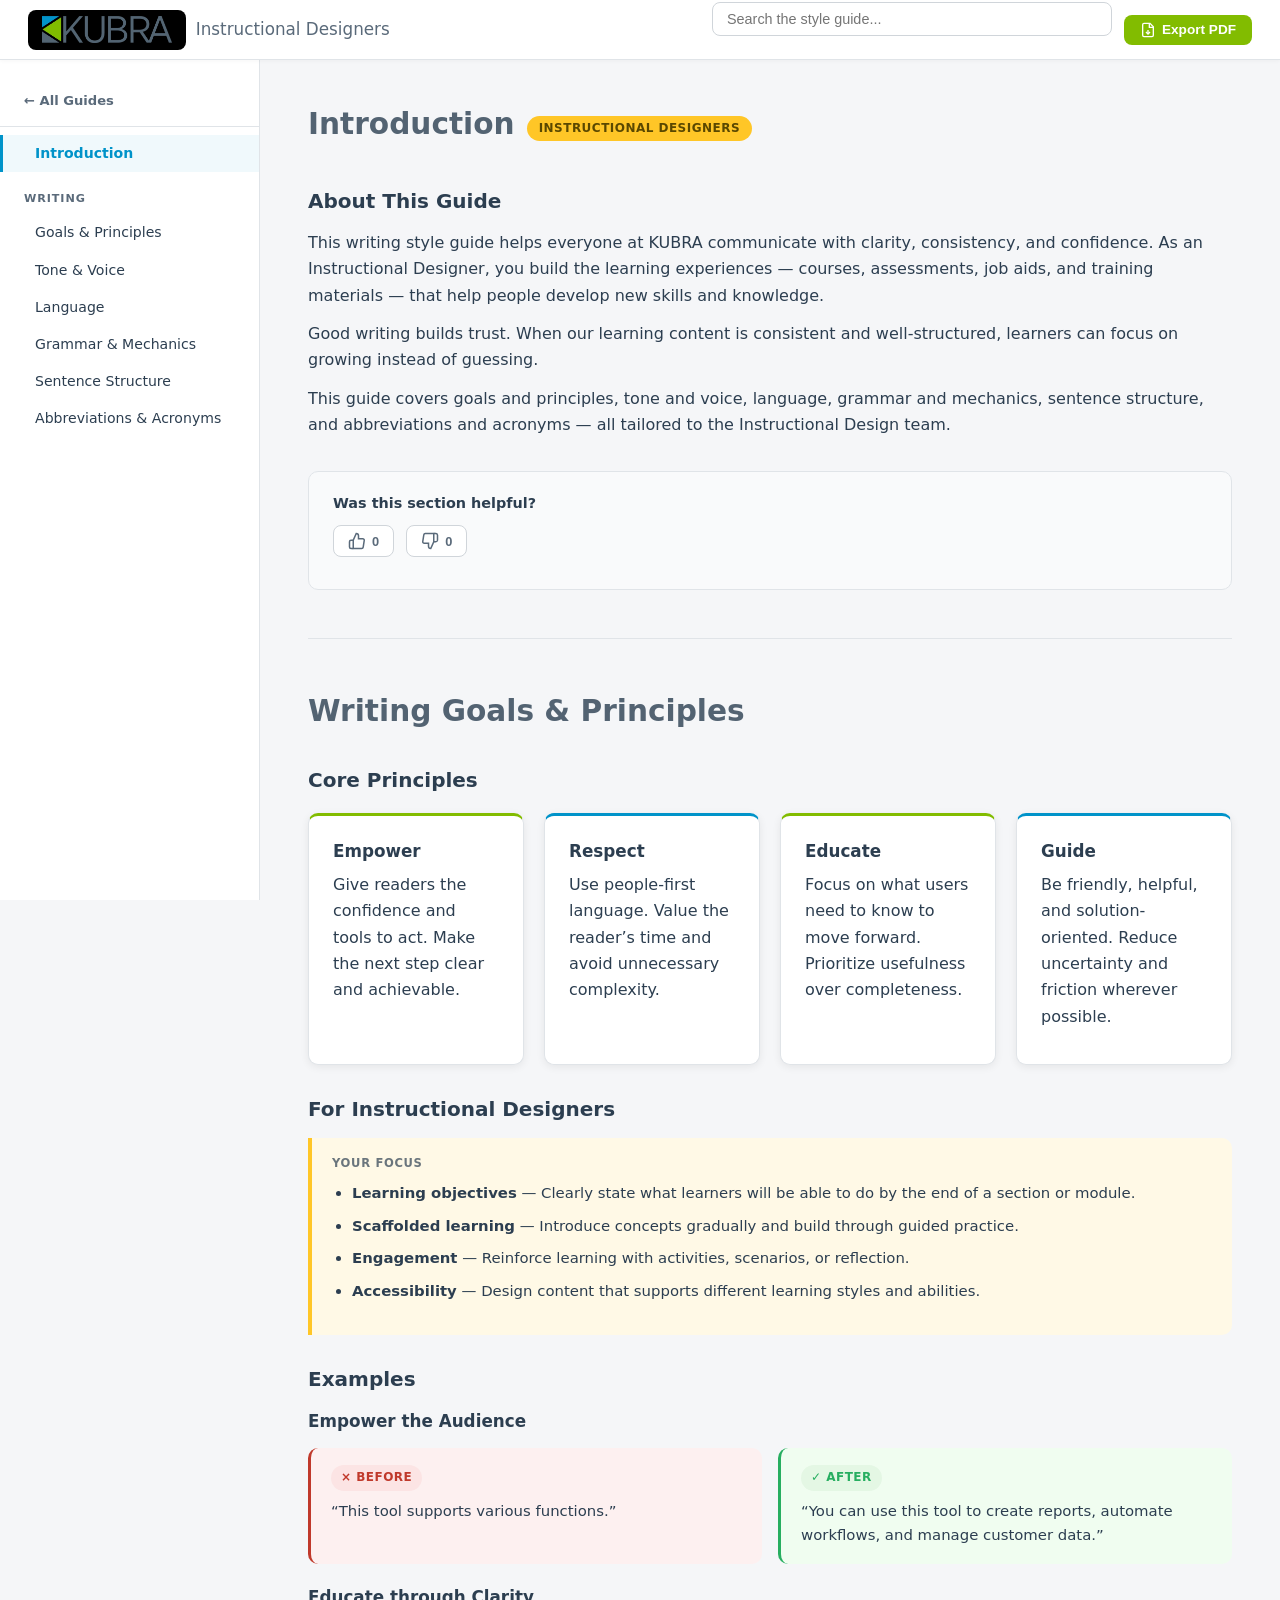
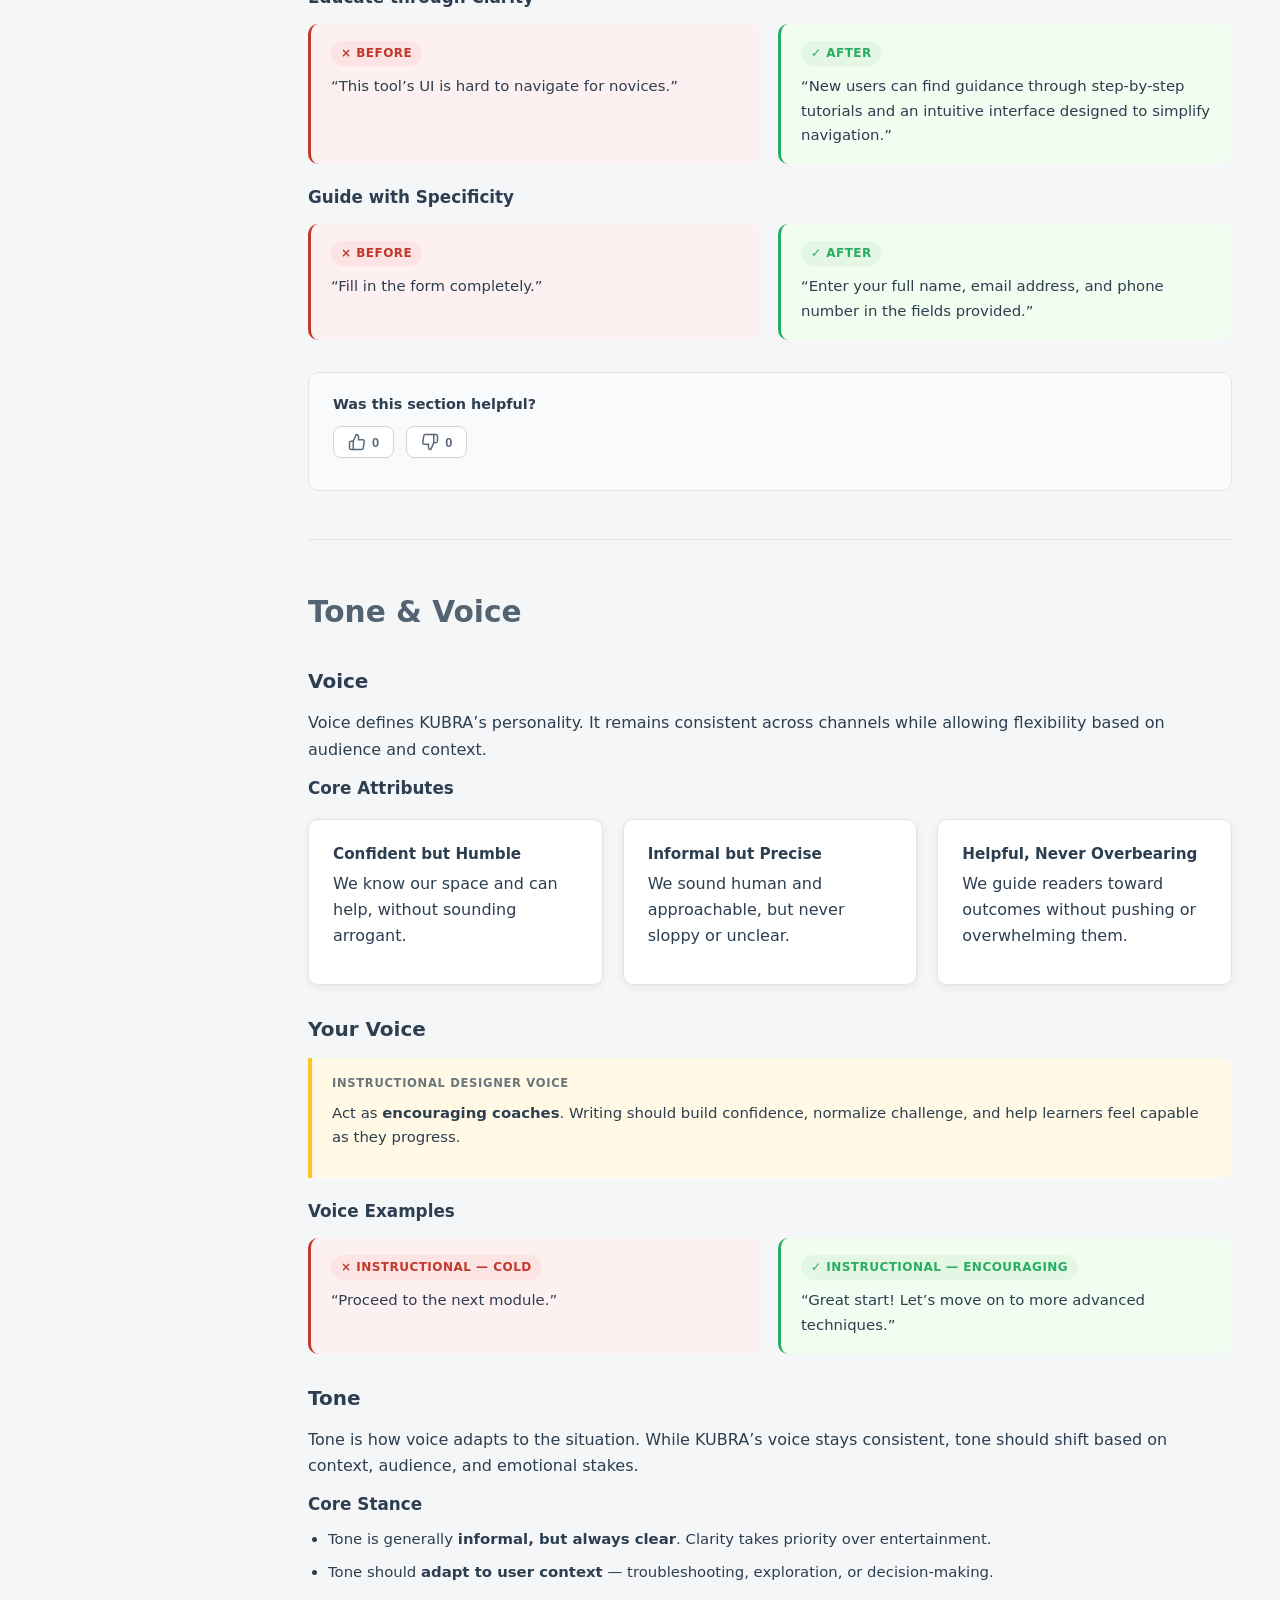
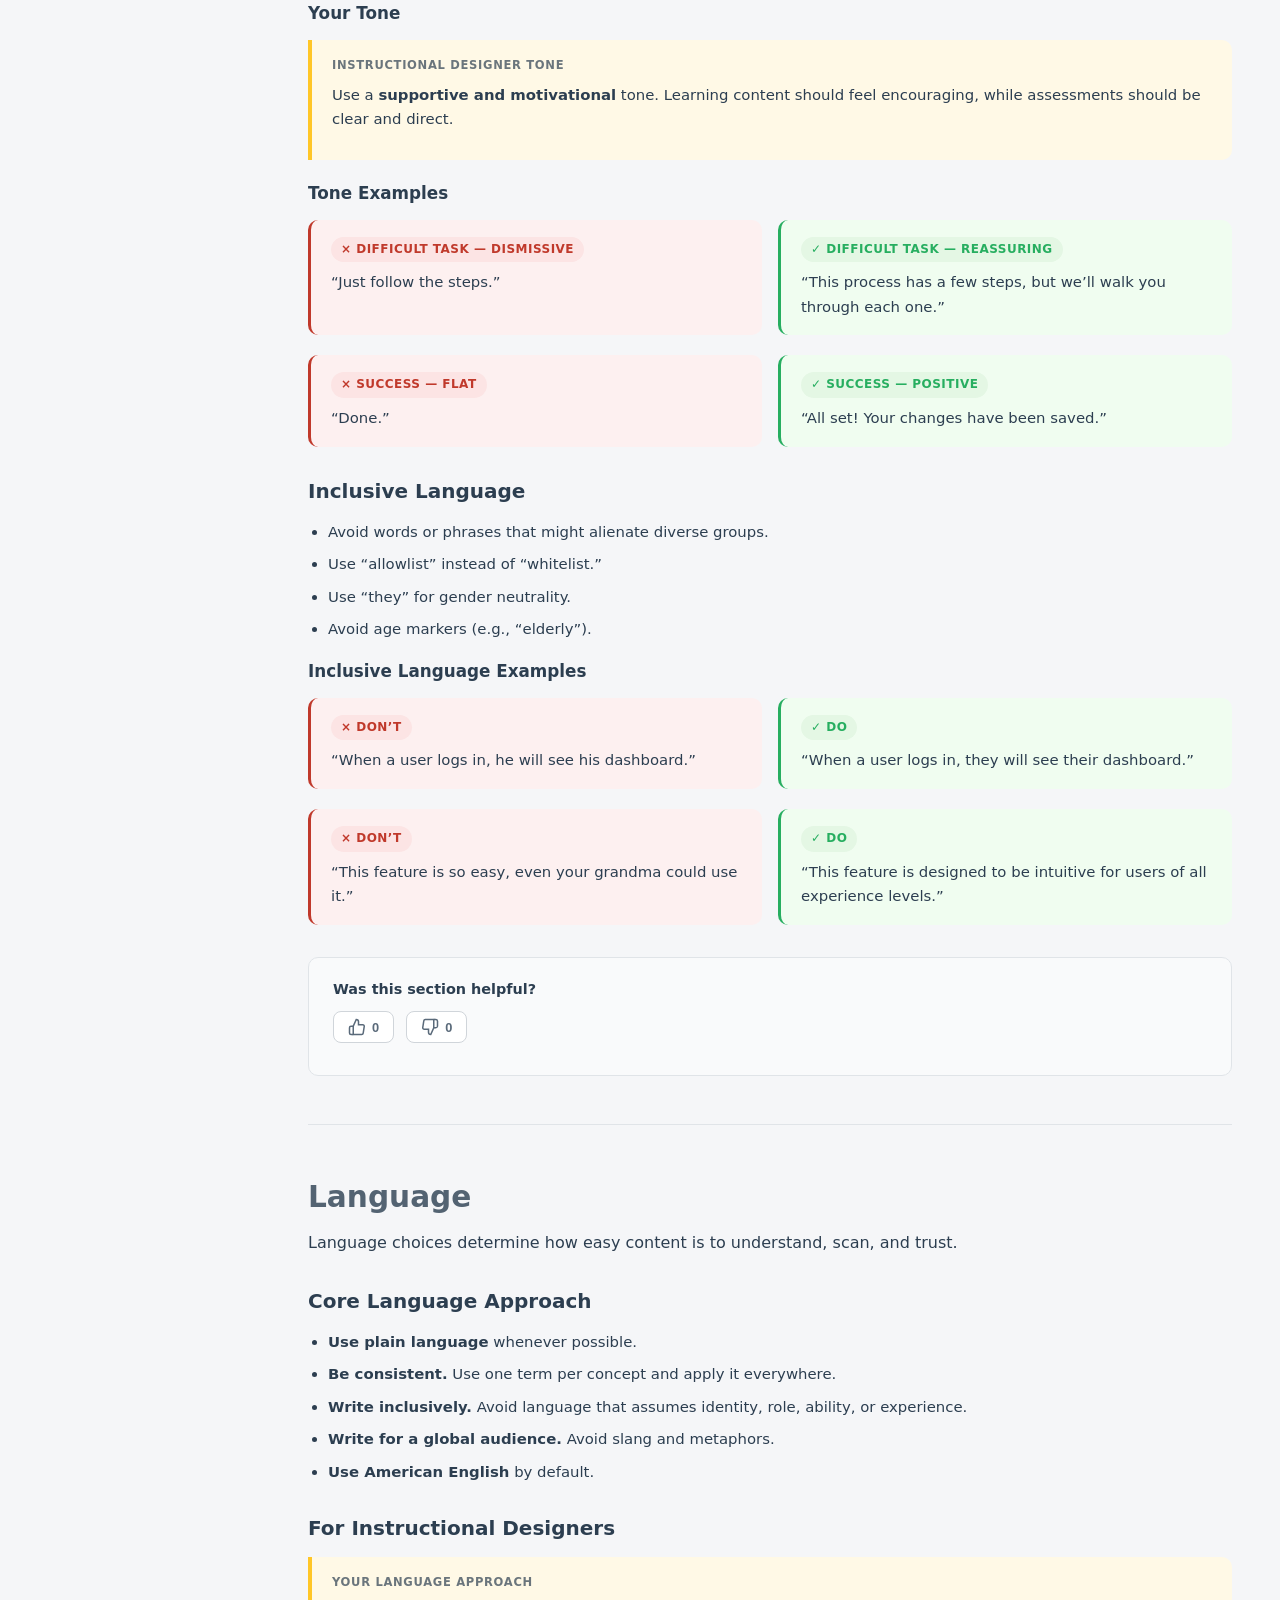
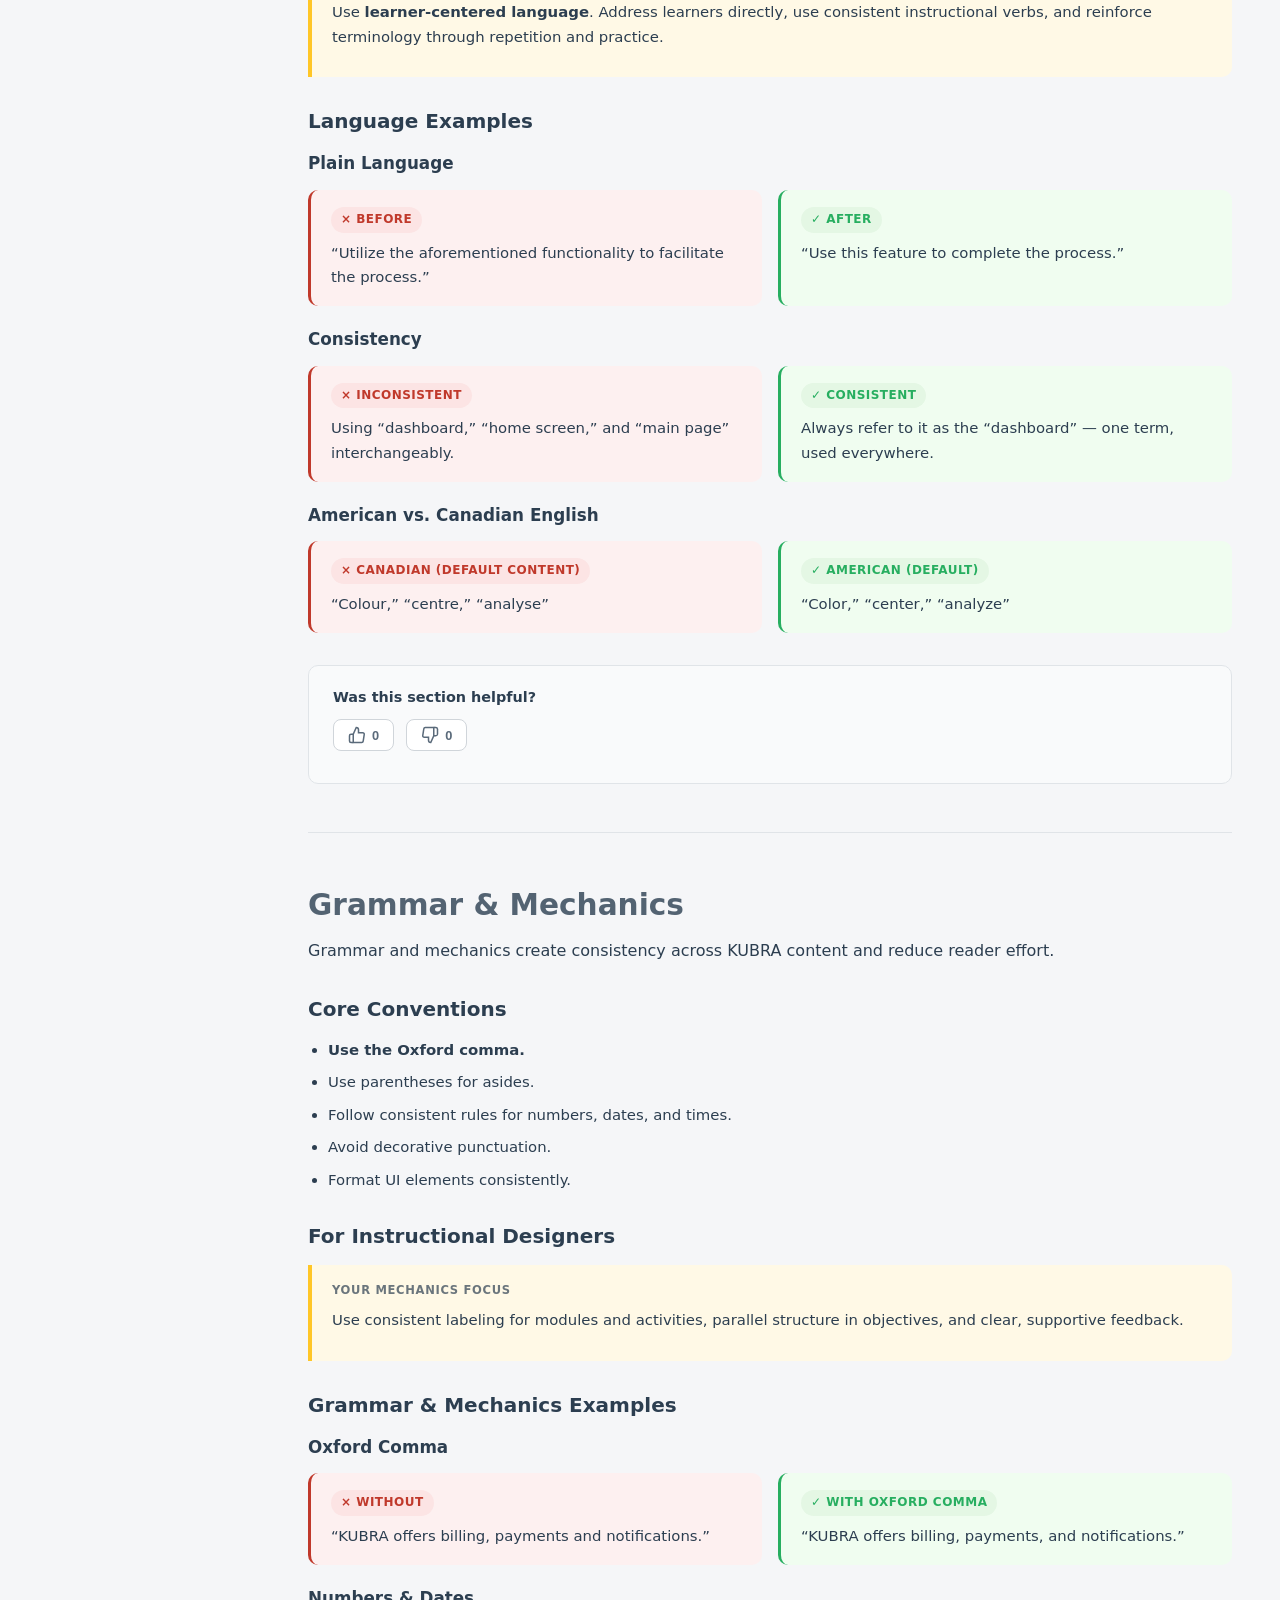
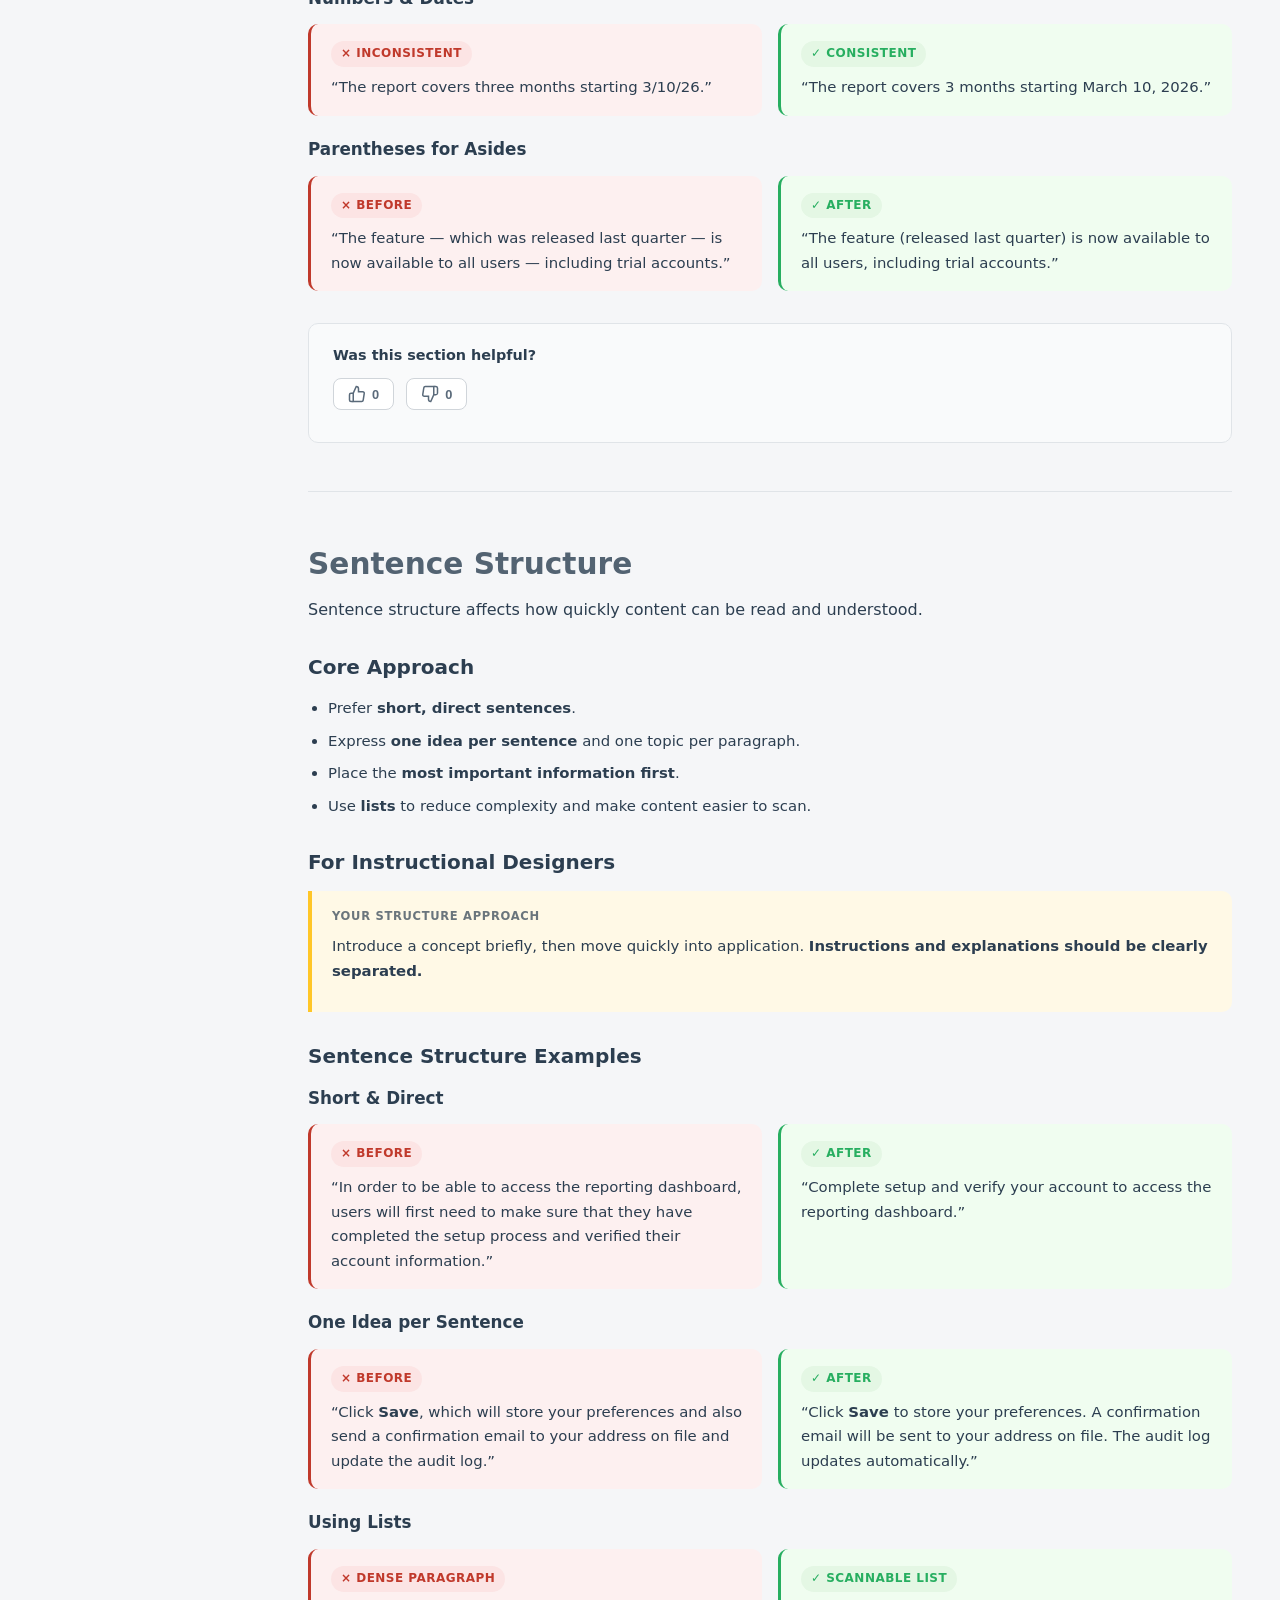
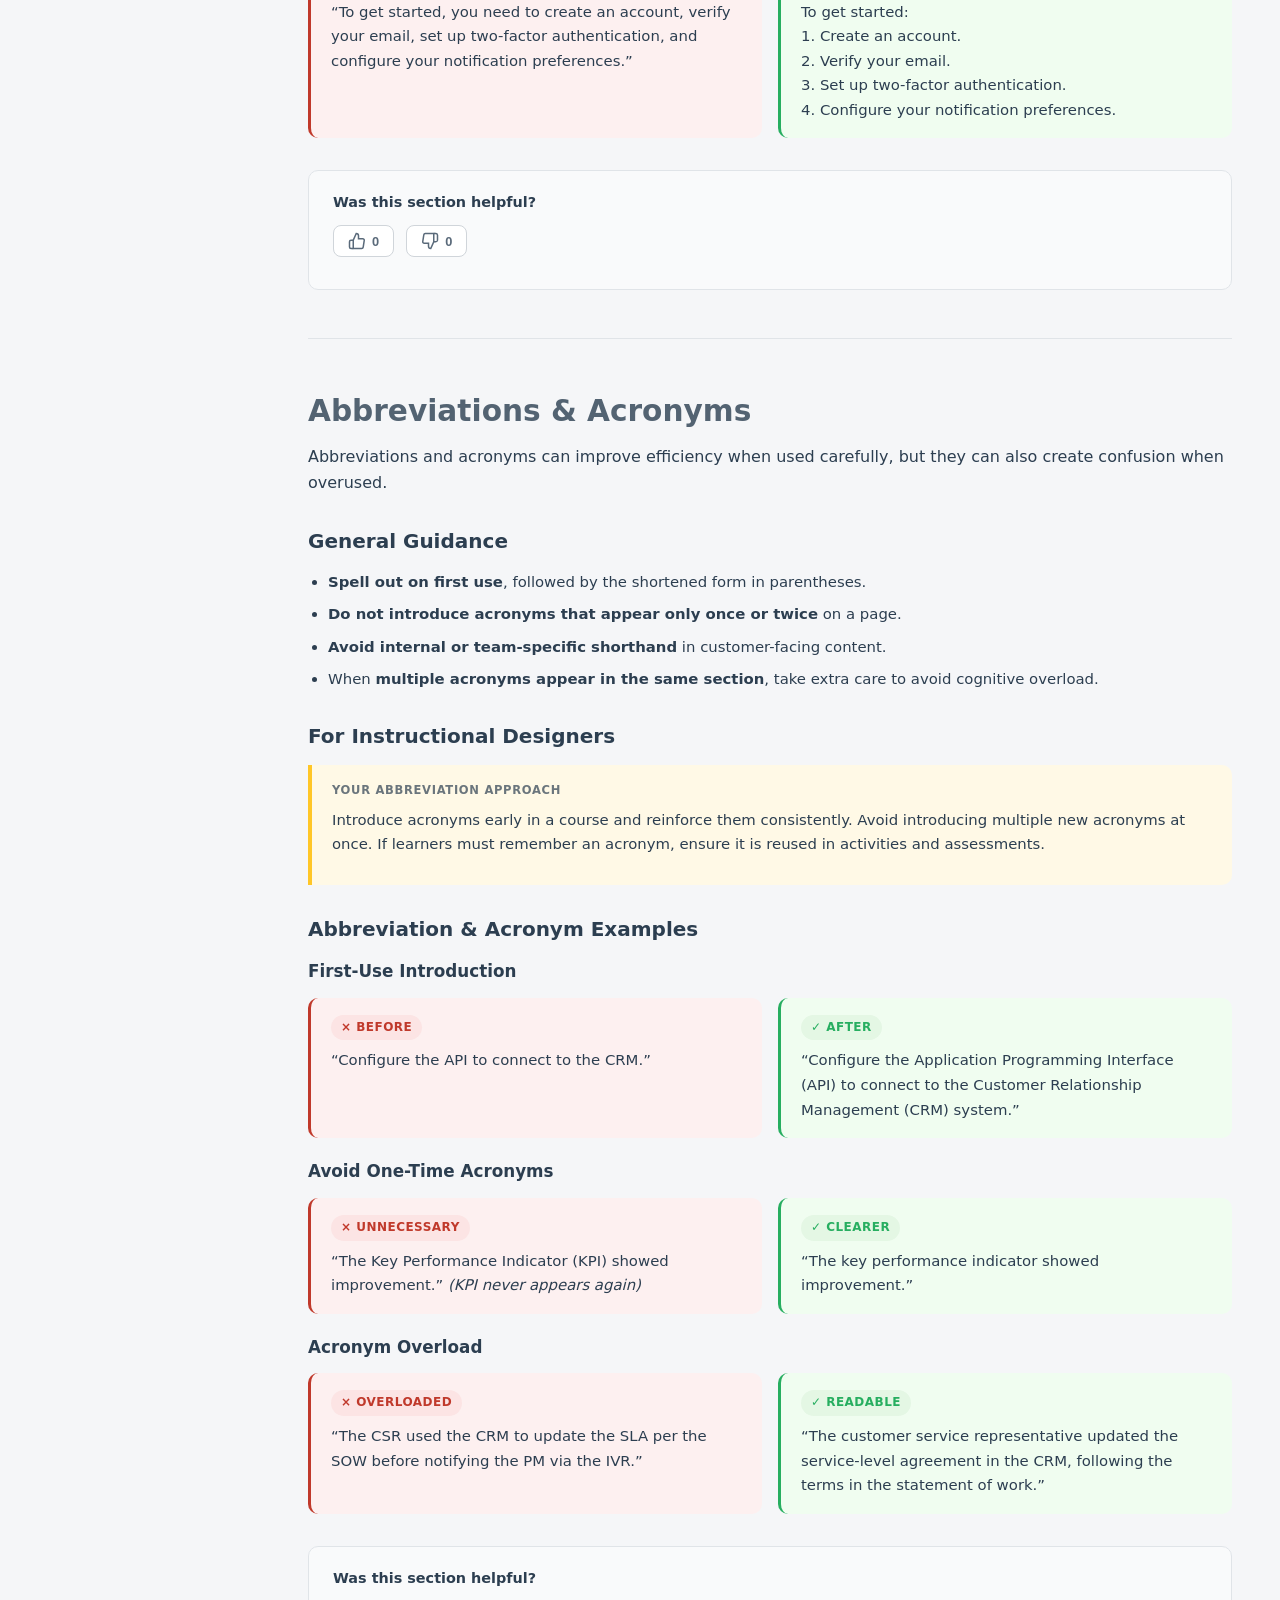
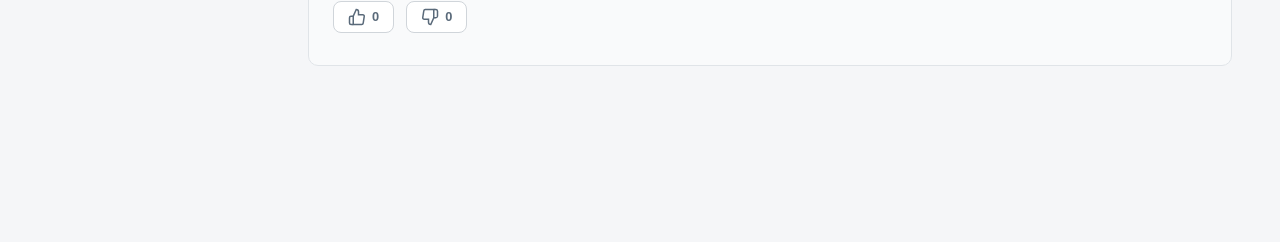
==== commit 0a7005e8: "Testing out new changes" ====
--- a/id.html
+++ b/id.html
@@ -8,18 +8,19 @@
 </head>
 <body>
     <div class="print-header">
+        <div class="print-header__brand">
+            <img src="images/kubra-logo.png" alt="KUBRA" class="print-header__logo" width="180" height="44" />
+        </div>
         <h1>KUBRA Writing Style Guide</h1>
         <p>Instructional Designers</p>
     </div>
 
     <header class="top-bar">
         <a href="index.html" class="top-bar__logo">
-            <svg viewBox="0 0 40 36" width="32" height="28" aria-hidden="true">
-                <polygon points="20,0 0,12 0,24 20,12" fill="#82BC00" />
-                <polygon points="20,0 40,12 40,24 20,12" fill="#0093C9" />
-                <polygon points="20,12 0,24 20,36 40,24" fill="#536372" />
-            </svg>
-            <span>KUBRA <em>Instructional Designers</em></span>
+            <span class="brand-logo-wrap">
+                <img class="brand-logo" src="images/kubra-logo.png" alt="KUBRA" width="140" height="36" />
+            </span>
+            <span class="top-bar__team-label">Instructional Designers</span>
         </a>
         <div class="top-bar__actions">
             <div class="top-bar__search">
--- a/style.css
+++ b/style.css
@@ -71,13 +71,38 @@
 .hub-header__logo {
     display: flex;
     align-items: center;
-    gap: 10px;
+    gap: 14px;
     font-size: 1.15rem;
     font-weight: 600;
     color: var(--gray);
 }
 
-.hub-header__logo em {
+/* Official KUBRA wordmark (PNG) — black background in asset */
+.brand-logo-wrap {
+    display: inline-flex;
+    align-items: center;
+    flex-shrink: 0;
+    background: #000;
+    border-radius: 8px;
+    padding: 6px 14px;
+    line-height: 0;
+}
+
+.brand-logo {
+    display: block;
+    height: 28px;
+    width: auto;
+    max-width: 200px;
+    object-fit: contain;
+}
+
+.hub-header .brand-logo {
+    height: 30px;
+    max-width: 220px;
+}
+
+.hub-header__logo em,
+.hub-header__title em {
     font-style: normal;
     font-weight: 400;
     color: var(--text-light);
@@ -221,13 +246,14 @@
     opacity: .85;
 }
 
-.top-bar__logo em {
+.top-bar__team-label {
     font-style: normal;
     font-weight: 400;
-    color: var(--text-light);
-}
-
-.top-bar__logo svg {
+    font-size: 1.05rem;
+    color: var(--text-light);
+}
+
+.top-bar__logo .brand-logo-wrap {
     flex-shrink: 0;
 }
 
@@ -702,9 +728,72 @@
     margin: 8px 0 16px;
 }
 
-.styled-list li {
-    margin-bottom: 8px;
+    .styled-list li {
+        margin-bottom: 8px;
+        font-size: .93rem;
+    }
+
+ol.styled-list {
+    list-style: decimal;
+}
+
+/* ---------- Style guide tables (UX terminology) ---------- */
+.sg-table-wrap {
+    overflow-x: auto;
+    margin: 16px 0 24px;
+    border-radius: var(--radius);
+    border: 1px solid #e0e4e8;
+}
+
+.sg-table {
+    width: 100%;
+    min-width: 520px;
+    border-collapse: collapse;
+    font-size: .88rem;
+    line-height: 1.5;
+}
+
+.sg-table th,
+.sg-table td {
+    border-bottom: 1px solid #e0e4e8;
+    padding: 10px 14px;
+    text-align: left;
+    vertical-align: top;
+}
+
+.sg-table th {
+    background: #f0f2f5;
+    font-weight: 600;
+    color: var(--text);
+}
+
+.sg-table tbody tr:last-child td {
+    border-bottom: none;
+}
+
+.sg-table tbody tr:nth-child(even) {
+    background: #fafbfc;
+}
+
+/* ---------- Blockquote / tip callouts ---------- */
+.sg-quote {
+    margin: 16px 0;
+    padding: 14px 18px;
+    border-left: 4px solid var(--blue);
+    background: #f0f7ff;
+    border-radius: 0 var(--radius) var(--radius) 0;
     font-size: .93rem;
+}
+
+.sg-quote--ok {
+    border-left-color: var(--green);
+    background: #f4fae6;
+}
+
+.sg-hr {
+    border: none;
+    border-top: 1px solid #e0e4e8;
+    margin: 36px 0;
 }
 
 /* ---------- Callouts ---------- */
@@ -989,8 +1078,11 @@
         padding: 0 10px;
     }
 
-    .top-bar__logo span {
-        font-size: .95rem;
+    .top-bar__team-label {
+        font-size: .9rem;
+        max-width: 140px;
+        overflow: hidden;
+        text-overflow: ellipsis;
     }
 
     .hub-hero {
@@ -1094,6 +1186,22 @@
         font-size: 10pt;
         color: var(--text-light);
     }
+
+    .print-header__brand {
+        display: inline-block;
+        background: #000;
+        border-radius: 8px;
+        padding: 8px 18px;
+        margin-bottom: 14px;
+    }
+
+    .print-header__logo {
+        display: block;
+        height: 38px;
+        width: auto;
+        max-width: 220px;
+        object-fit: contain;
+    }
 }
 
 .print-header {
